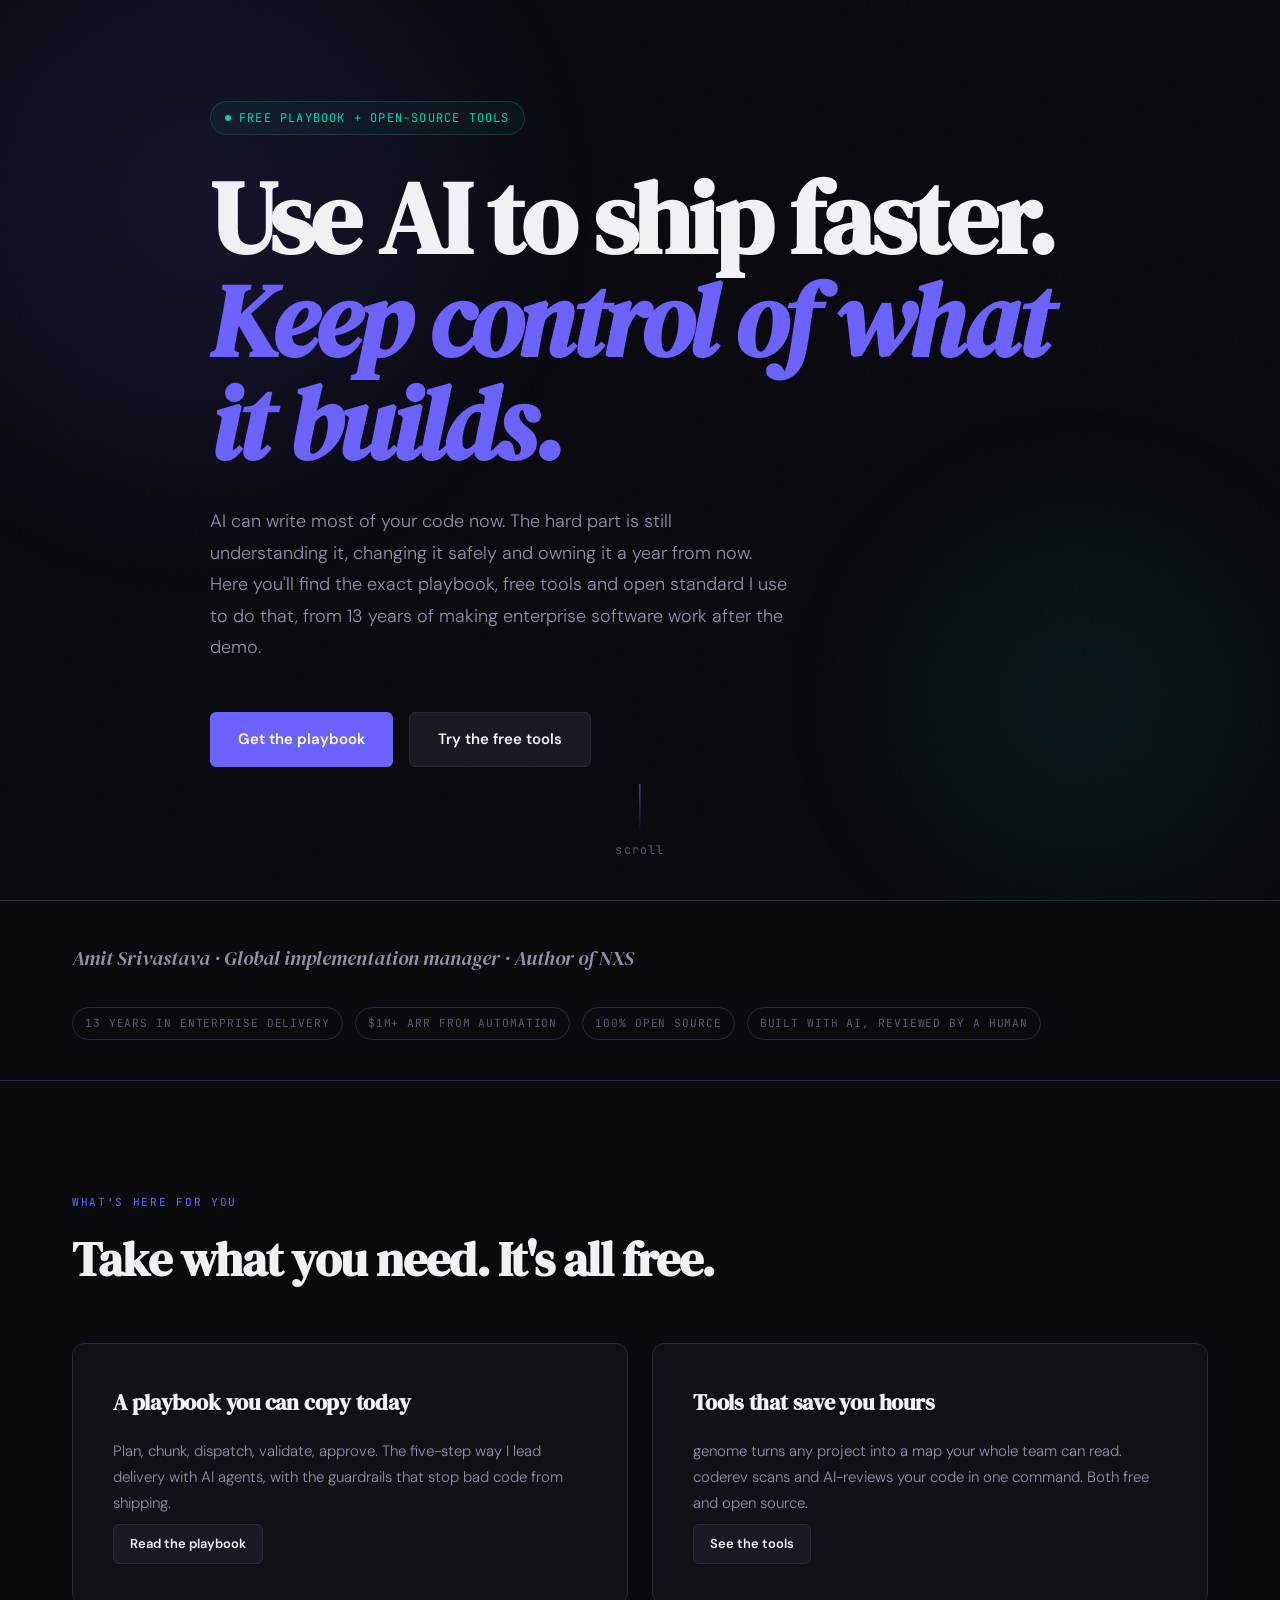
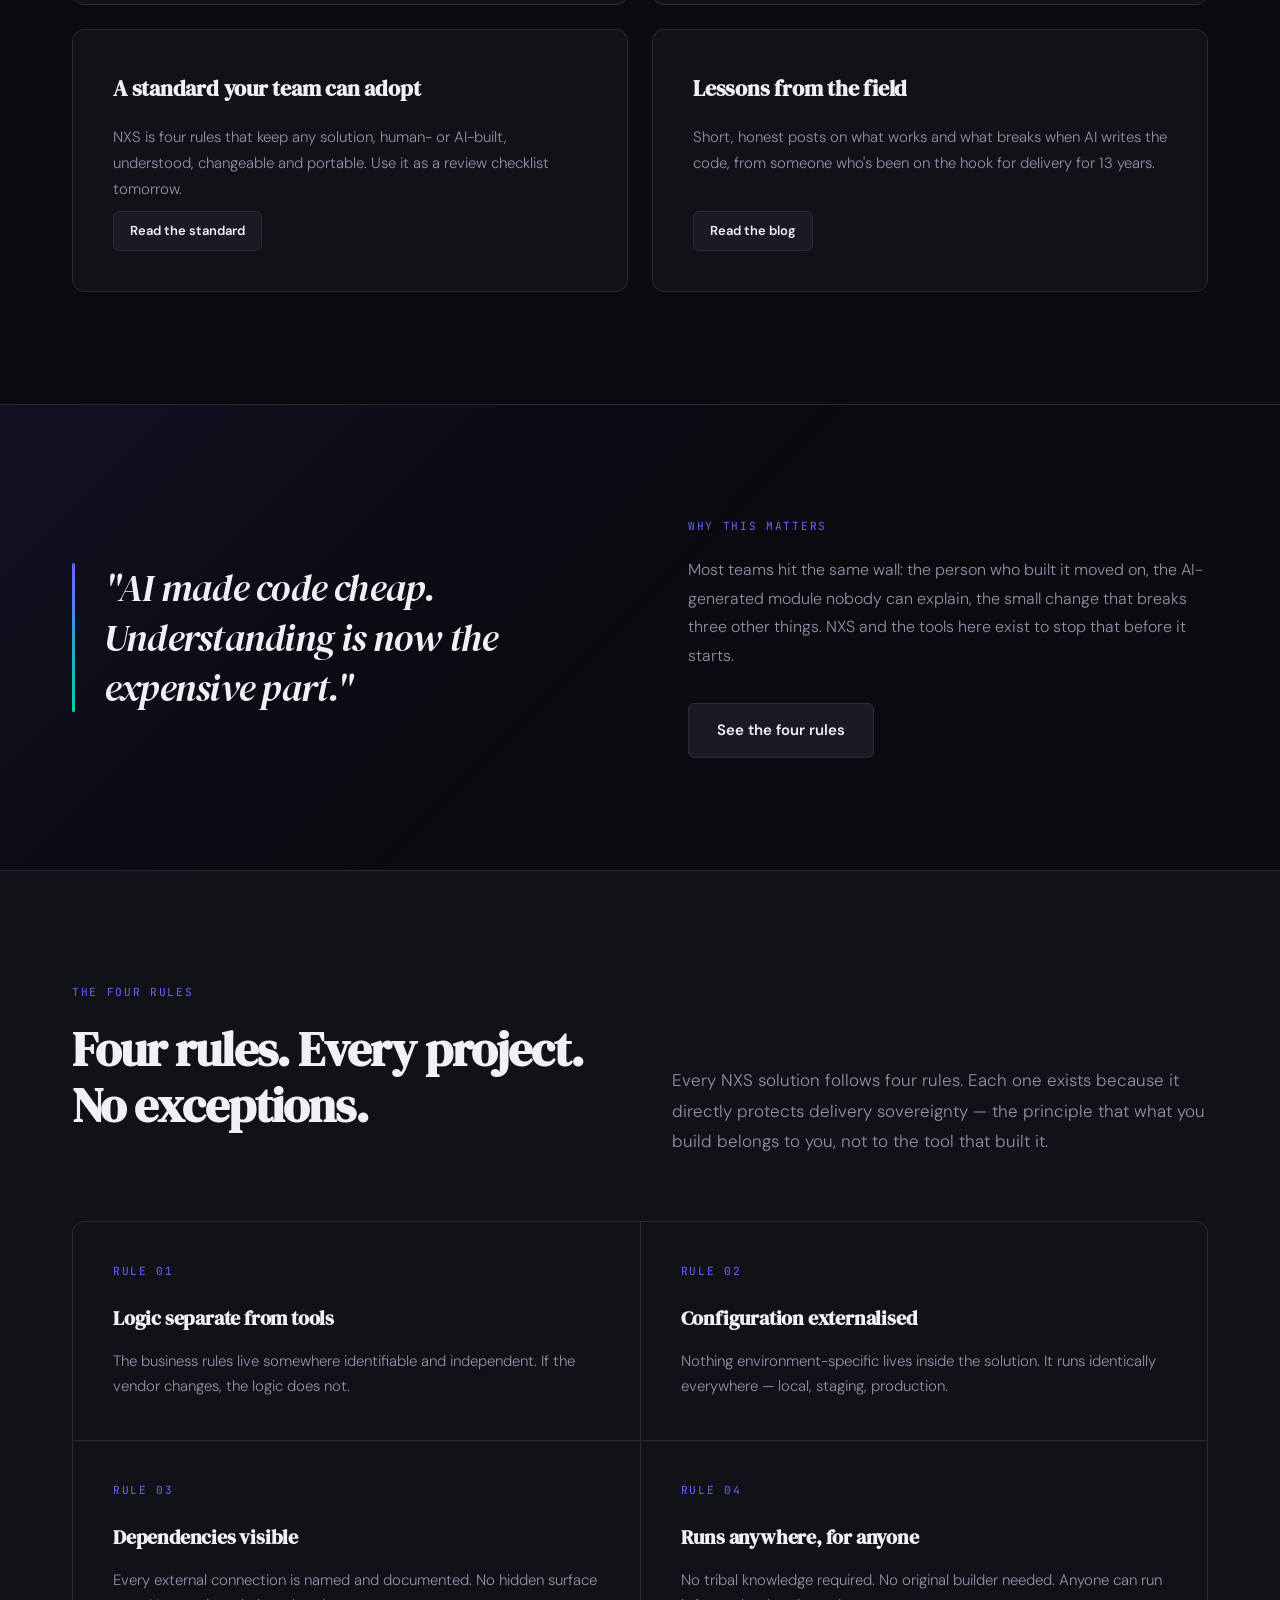
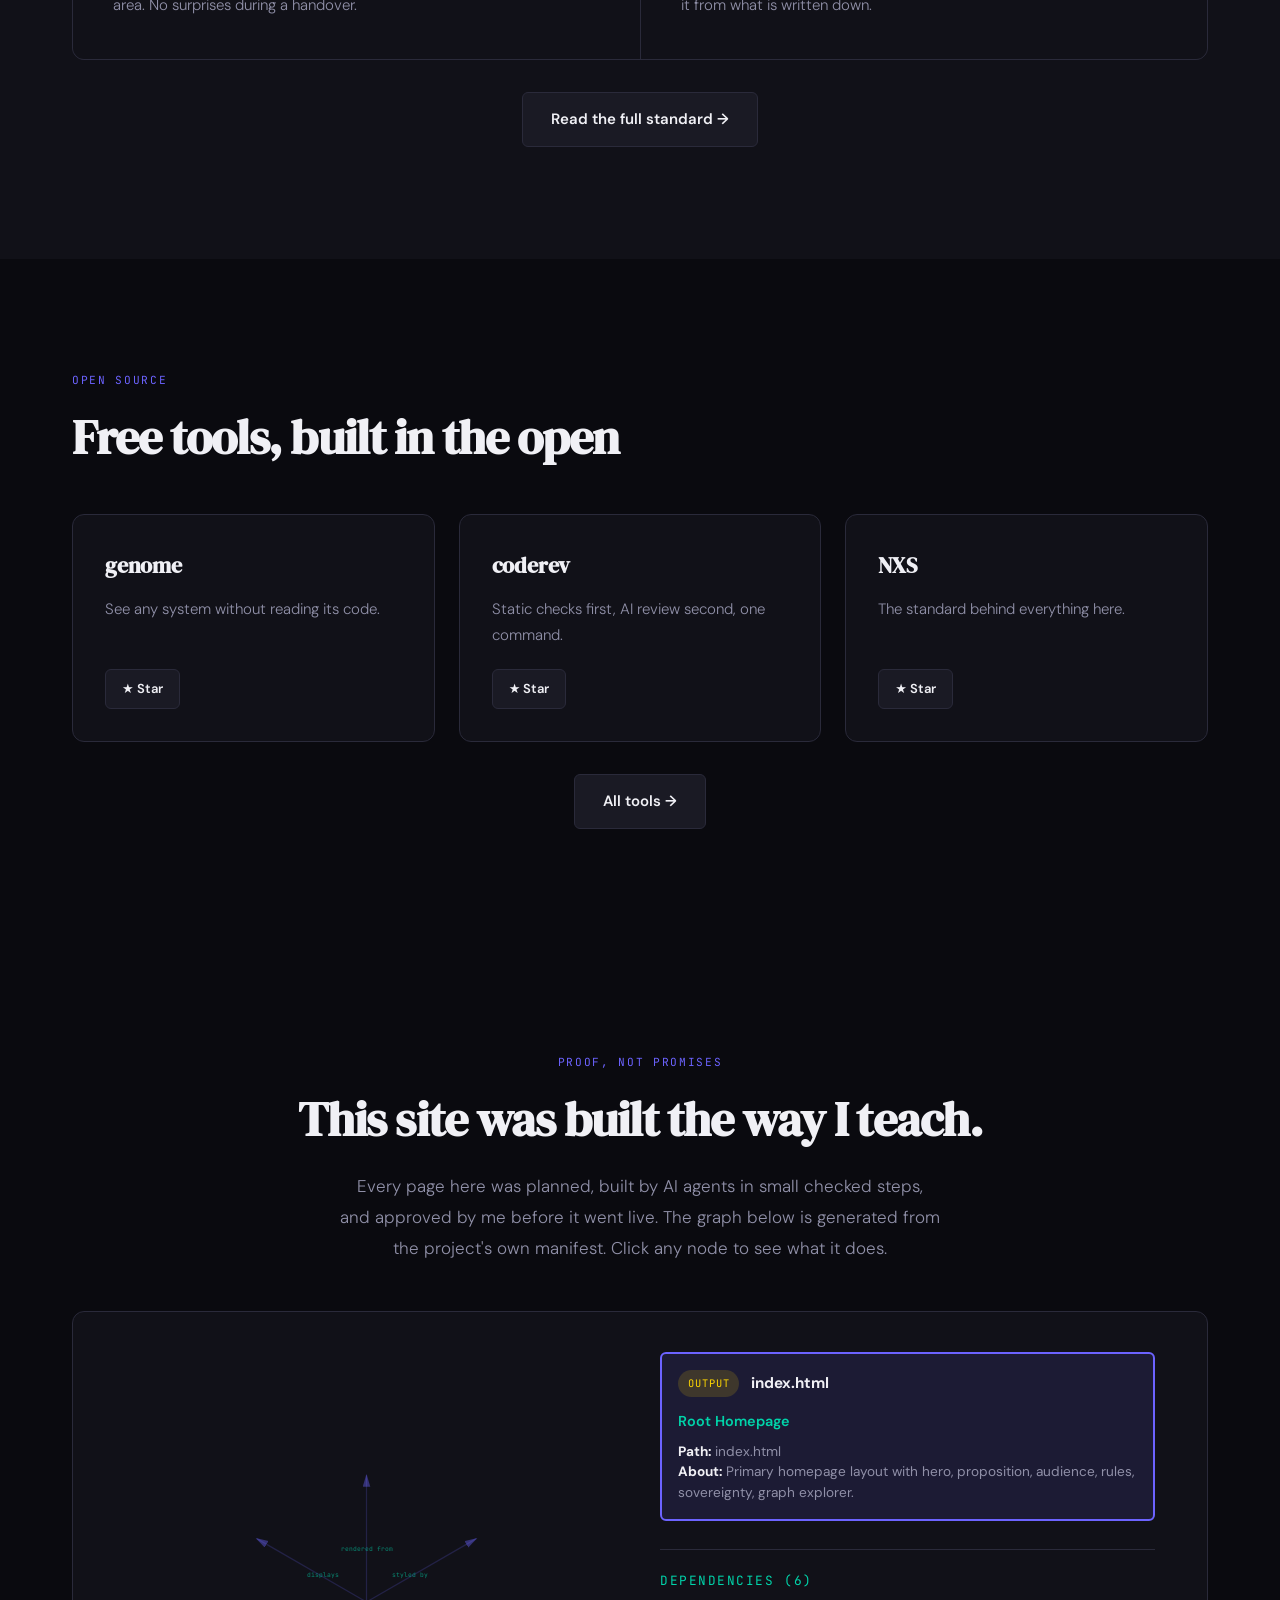
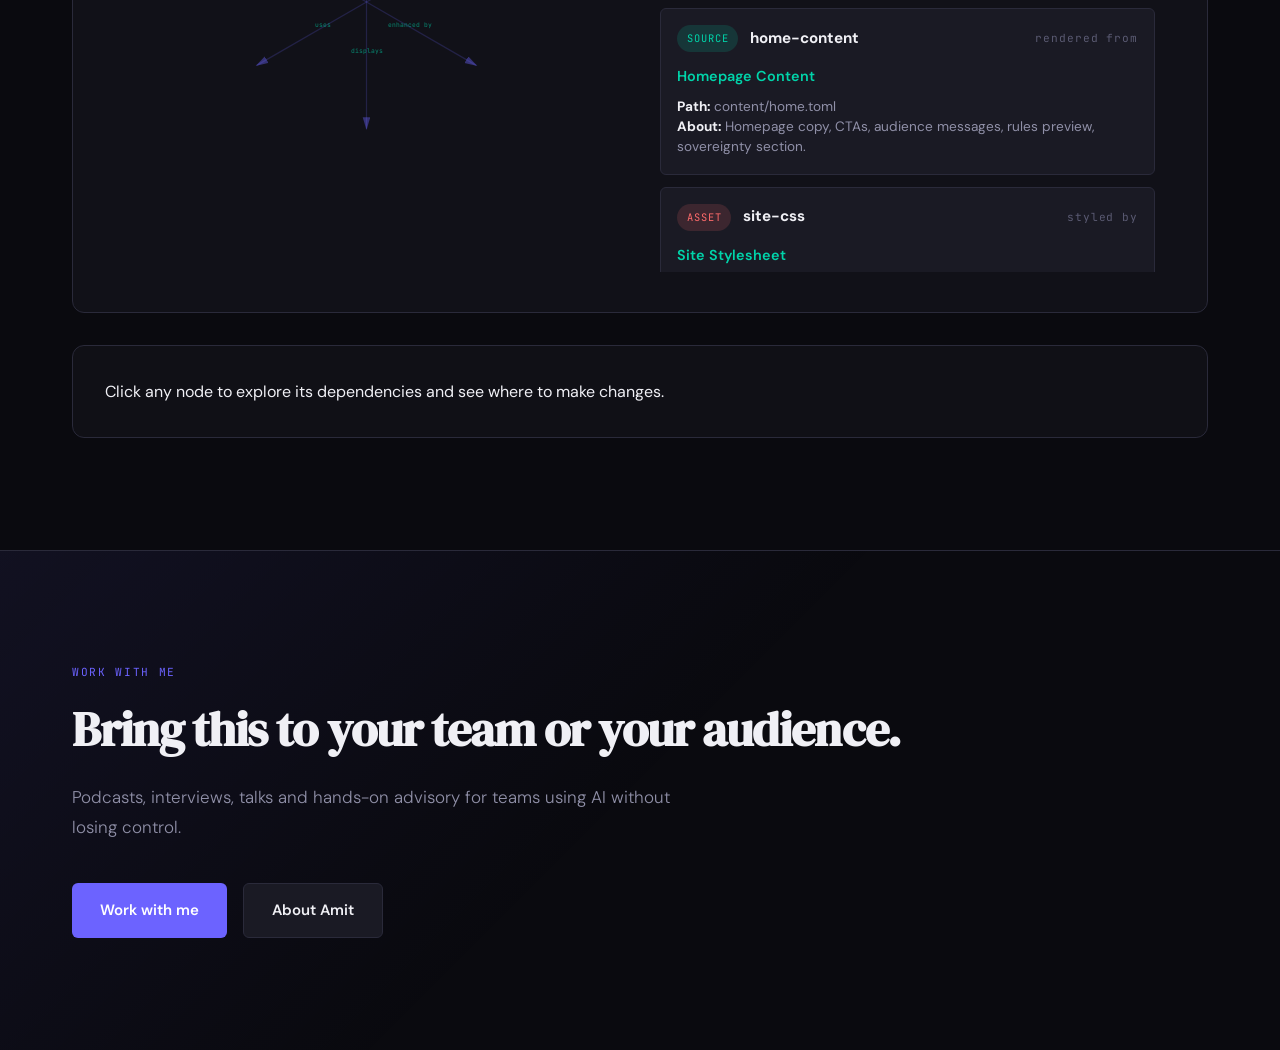
==== index.html @ f6fc07c5 "site: landing page leads with the value (promise, what you get, the problem, proof, next step)" ====
<!DOCTYPE html>
<html lang="en">
<head>
  <meta charset="UTF-8">
  <meta name="viewport" content="width=device-width, initial-scale=1.0">
  <!-- [read_theme node] → meta -->
  <title>Use AI to ship faster, keep control | Amit Srivastava · nex-ovia</title>
  <meta name="description" content="Free playbook, open-source tools and the NXS standard for using AI to ship faster without losing control of what it builds. From 13 years of enterprise delivery.">
  <meta property="og:title" content="Use AI to ship faster, keep control | Amit Srivastava · nex-ovia">
  <meta property="og:description" content="Free playbook, open-source tools and the NXS standard for using AI to ship faster without losing control of what it builds. From 13 years of enterprise delivery.">
  <meta property="og:url" content="https://nex-ovia.com">
  <!-- [read_theme node] → typography -->
  <link rel="preconnect" href="https://fonts.googleapis.com">
  <link href="https://fonts.googleapis.com/css2?family=DM+Serif+Display:ital@0;1&family=DM+Sans:opsz,wght@9..40,300;9..40,400;9..40,500;9..40,600&family=JetBrains+Mono:wght@400;500&display=swap" rel="stylesheet">
  <style>
    /* ── [build_css node] — generated from theme.toml ── */
    :root {
      --bg:             #0a0a0f;
      --surface:        #111118;
      --surface-raised: #1a1a24;
      --border:         #2a2a3a;
      --accent:         #6c63ff;
      --accent-2:       #00d4aa;
      --accent-warm:    #ff6b6b;
      --text:           #f0f0f5;
      --text-2:         #9090a8;
      --text-muted:     #5a5a72;
      --font-display:   'DM Serif Display', Georgia, serif;
      --font-body:      'DM Sans', system-ui, sans-serif;
      --font-mono:      'JetBrains Mono', monospace;
      --ease:           cubic-bezier(0.16, 1, 0.3, 1);
      --section:        7rem;
      --radius:         0.75rem;
      --radius-sm:      0.375rem;
    }

    *, *::before, *::after { box-sizing: border-box; margin: 0; padding: 0; }

    html { scroll-behavior: smooth; }

    body {
      background: var(--bg);
      color: var(--text);
      font-family: var(--font-body);
      font-size: 1rem;
      line-height: 1.7;
      overflow-x: hidden;
    }

    /* ── Noise texture overlay ── */
    body::before {
      content: '';
      position: fixed;
      inset: 0;
      background-image: url("data:image/svg+xml,%3Csvg viewBox='0 0 256 256' xmlns='http://www.w3.org/2000/svg'%3E%3Cfilter id='noise'%3E%3CfeTurbulence type='fractalNoise' baseFrequency='0.9' numOctaves='4' stitchTiles='stitch'/%3E%3C/filter%3E%3Crect width='100%25' height='100%25' filter='url(%23noise)' opacity='0.035'/%3E%3C/svg%3E");
      pointer-events: none;
      z-index: 0;
      opacity: 0.4;
    }

    /* ── Layout ── */
    .container {
      max-width: 1200px;
      margin: 0 auto;
      padding: 0 2rem;
      position: relative;
      z-index: 1;
    }

    /* ── Nav ── */
    nav {
      position: fixed;
      top: 0; left: 0; right: 0;
      z-index: 100;
      padding: 1.25rem 0;
      background: rgba(10, 10, 15, 0.8);
      backdrop-filter: blur(20px);
      border-bottom: 1px solid transparent;
      transition: border-color 0.3s var(--ease);
    }

    nav.scrolled { border-color: var(--border); }

    nav .container {
      display: flex;
      align-items: center;
      justify-content: space-between;
      gap: 2rem;
    }

    .nav-logo {
      font-family: var(--font-display);
      font-size: 1.25rem;
      color: var(--text);
      text-decoration: none;
      letter-spacing: -0.02em;
    }

    .nav-logo span { color: var(--accent); }

    .nav-links {
      display: flex;
      align-items: center;
      gap: 0.25rem;
      list-style: none;
    }

    .nav-links a {
      color: var(--text-2);
      text-decoration: none;
      font-size: 0.875rem;
      font-weight: 500;
      padding: 0.5rem 0.875rem;
      border-radius: var(--radius-sm);
      transition: color 0.2s, background 0.2s;
    }

    .nav-links a:hover { color: var(--text); background: var(--surface-raised); }

    .nav-links .highlight a {
      color: var(--bg);
      background: var(--accent);
      font-weight: 600;
    }

    .nav-links .highlight a:hover { background: #7d75ff; color: var(--bg); }

    /* ── Hero ── */
    .hero {
      min-height: 100vh;
      display: flex;
      align-items: center;
      padding-top: 5rem;
      position: relative;
      overflow: hidden;
    }

    .hero-glow {
      position: absolute;
      width: 800px;
      height: 800px;
      border-radius: 50%;
      background: radial-gradient(circle, rgba(108, 99, 255, 0.12) 0%, transparent 70%);
      top: -200px;
      left: -200px;
      pointer-events: none;
    }

    .hero-glow-2 {
      position: absolute;
      width: 600px;
      height: 600px;
      border-radius: 50%;
      background: radial-gradient(circle, rgba(0, 212, 170, 0.07) 0%, transparent 70%);
      bottom: -100px;
      right: -100px;
      pointer-events: none;
    }

    .hero-inner {
      max-width: 860px;
    }

    .hero-eyebrow {
      display: inline-flex;
      align-items: center;
      gap: 0.5rem;
      font-family: var(--font-mono);
      font-size: 0.75rem;
      color: var(--accent-2);
      letter-spacing: 0.1em;
      text-transform: uppercase;
      margin-bottom: 2rem;
      padding: 0.375rem 0.875rem;
      border: 1px solid rgba(0, 212, 170, 0.2);
      border-radius: 100px;
      background: rgba(0, 212, 170, 0.05);
      animation: fadeUp 0.8s var(--ease) both;
    }

    .hero-eyebrow::before {
      content: '';
      width: 6px;
      height: 6px;
      border-radius: 50%;
      background: var(--accent-2);
      animation: pulse 2s ease infinite;
    }

    @keyframes pulse {
      0%, 100% { opacity: 1; }
      50% { opacity: 0.4; }
    }

    .hero h1 {
      font-family: var(--font-display);
      font-size: clamp(3.5rem, 8vw, 6.5rem);
      line-height: 1.0;
      letter-spacing: -0.03em;
      color: var(--text);
      margin-bottom: 0.25rem;
      animation: fadeUp 0.8s var(--ease) 0.1s both;
    }

    .hero h1 .italic { font-style: italic; color: var(--accent); }

    .hero h1 .line2 {
      display: block;
      animation: fadeUp 0.8s var(--ease) 0.2s both;
    }

    .hero-sub {
      font-size: 1.125rem;
      color: var(--text-2);
      max-width: 580px;
      margin: 2rem 0 3rem;
      line-height: 1.75;
      font-weight: 300;
      animation: fadeUp 0.8s var(--ease) 0.3s both;
    }

    .hero-actions {
      display: flex;
      gap: 1rem;
      flex-wrap: wrap;
      animation: fadeUp 0.8s var(--ease) 0.4s both;
    }

    .btn {
      display: inline-flex;
      align-items: center;
      gap: 0.5rem;
      padding: 0.875rem 1.75rem;
      border-radius: var(--radius-sm);
      font-weight: 600;
      font-size: 0.9375rem;
      text-decoration: none;
      transition: all 0.2s var(--ease);
      cursor: pointer;
      border: none;
    }

    .btn-primary {
      background: var(--accent);
      color: #fff;
    }

    .btn-primary:hover {
      background: #7d75ff;
      transform: translateY(-2px);
      box-shadow: 0 8px 24px rgba(108, 99, 255, 0.35);
    }

    .btn-secondary {
      background: var(--surface-raised);
      color: var(--text);
      border: 1px solid var(--border);
    }

    .btn-secondary:hover {
      border-color: var(--accent);
      color: var(--accent);
      transform: translateY(-2px);
    }

    .hero-scroll {
      position: absolute;
      bottom: 2.5rem;
      left: 50%;
      transform: translateX(-50%);
      display: flex;
      flex-direction: column;
      align-items: center;
      gap: 0.5rem;
      color: var(--text-muted);
      font-size: 0.75rem;
      font-family: var(--font-mono);
      letter-spacing: 0.1em;
      animation: fadeIn 1s var(--ease) 1s both;
    }

    .scroll-line {
      width: 1px;
      height: 48px;
      background: linear-gradient(to bottom, var(--accent), transparent);
      animation: scrollPulse 2s ease infinite;
    }

    @keyframes scrollPulse {
      0% { transform: scaleY(0); transform-origin: top; }
      50% { transform: scaleY(1); transform-origin: top; }
      51% { transform: scaleY(1); transform-origin: bottom; }
      100% { transform: scaleY(0); transform-origin: bottom; }
    }

    /* ── Section shared ── */
    section {
      padding: var(--section) 0;
      position: relative;
    }

    .section-label {
      font-family: var(--font-mono);
      font-size: 0.7rem;
      letter-spacing: 0.15em;
      text-transform: uppercase;
      color: var(--accent);
      margin-bottom: 1.25rem;
    }

    .section-title {
      font-family: var(--font-display);
      font-size: clamp(2rem, 4vw, 3rem);
      line-height: 1.15;
      letter-spacing: -0.02em;
      margin-bottom: 1.5rem;
    }

    .section-body {
      color: var(--text-2);
      font-size: 1.0625rem;
      max-width: 600px;
      line-height: 1.8;
      font-weight: 300;
    }

    /* ── Proposition strip ── */
    .proposition {
      padding: 2.5rem 0;
      border-top: 1px solid var(--border);
      border-bottom: 1px solid var(--border);
    }

    .proposition-inner {
      display: flex;
      align-items: center;
      justify-content: space-between;
      gap: 2rem;
      flex-wrap: wrap;
    }

    .proposition-text {
      font-family: var(--font-display);
      font-size: 1.25rem;
      font-style: italic;
      color: var(--text-2);
    }

    .proposition-tags {
      display: flex;
      gap: 0.75rem;
      flex-wrap: wrap;
    }

    .tag {
      font-family: var(--font-mono);
      font-size: 0.7rem;
      letter-spacing: 0.08em;
      padding: 0.375rem 0.75rem;
      border-radius: 100px;
      border: 1px solid var(--border);
      color: var(--text-muted);
      text-transform: uppercase;
    }

    /* ── Audience cards ── */
    .audience-grid {
      display: grid;
      grid-template-columns: repeat(2, 1fr);
      gap: 1.5rem;
      margin-top: 3.5rem;
    }

    .audience-card {
      background: var(--surface);
      border: 1px solid var(--border);
      border-radius: var(--radius);
      padding: 2.5rem;
      position: relative;
      overflow: hidden;
      display: flex;
      flex-direction: column;
      transition: border-color 0.3s, transform 0.3s var(--ease);
    }

    .audience-card::before {
      content: '';
      position: absolute;
      inset: 0;
      background: linear-gradient(135deg, rgba(108, 99, 255, 0.05) 0%, transparent 60%);
      opacity: 0;
      pointer-events: none;
      transition: opacity 0.3s;
    }

    .audience-card:hover {
      border-color: rgba(108, 99, 255, 0.4);
      transform: translateY(-4px);
    }

    .audience-card:hover::before { opacity: 1; }

    .audience-card:nth-child(2)::before {
      background: linear-gradient(135deg, rgba(0, 212, 170, 0.05) 0%, transparent 60%);
    }

    .audience-card:nth-child(2):hover { border-color: rgba(0, 212, 170, 0.4); }

    .audience-card:nth-child(3)::before {
      background: linear-gradient(135deg, rgba(255, 107, 107, 0.05) 0%, transparent 60%);
    }

    .audience-card:nth-child(3):hover { border-color: rgba(255, 107, 107, 0.4); }

    .card-title {
      font-family: var(--font-display);
      font-size: 1.375rem;
      margin-bottom: 1rem;
      letter-spacing: -0.01em;
    }

    .card-body {
      color: var(--text-2);
      font-size: 0.9375rem;
      line-height: 1.75;
      font-weight: 300;
    }

    /* ── Rules ── */
    .rules-section { background: var(--surface); }

    .rules-header {
      display: grid;
      grid-template-columns: 1fr 1fr;
      gap: 4rem;
      align-items: end;
      margin-bottom: 4rem;
    }

    .rules-intro {
      color: var(--text-2);
      font-size: 1.0625rem;
      line-height: 1.8;
      font-weight: 300;
    }

    .rules-grid {
      display: grid;
      grid-template-columns: repeat(2, 1fr);
      gap: 1px;
      background: var(--border);
      border: 1px solid var(--border);
      border-radius: var(--radius);
      overflow: hidden;
    }

    .rule-card {
      background: var(--surface);
      padding: 2.5rem;
      transition: background 0.2s;
      position: relative;
    }

    .rule-card:hover { background: var(--surface-raised); }

    .rule-number {
      font-family: var(--font-mono);
      font-size: 0.7rem;
      letter-spacing: 0.15em;
      color: var(--accent);
      margin-bottom: 1.25rem;
      display: block;
    }

    .rule-title {
      font-family: var(--font-display);
      font-size: 1.25rem;
      margin-bottom: 0.875rem;
      letter-spacing: -0.01em;
    }

    .rule-summary {
      color: var(--text-2);
      font-size: 0.9375rem;
      line-height: 1.7;
      font-weight: 300;
    }

    /* ── Sovereignty quote ── */
    .sovereignty-section {
      background: linear-gradient(135deg, rgba(108, 99, 255, 0.08) 0%, transparent 50%);
      border-top: 1px solid var(--border);
      border-bottom: 1px solid var(--border);
    }

    .sovereignty-inner {
      display: grid;
      grid-template-columns: 1fr 1fr;
      gap: 6rem;
      align-items: center;
    }

    .sovereignty-quote {
      font-family: var(--font-display);
      font-size: clamp(1.75rem, 3vw, 2.5rem);
      font-style: italic;
      line-height: 1.3;
      letter-spacing: -0.02em;
      color: var(--text);
      position: relative;
      padding-left: 2rem;
    }

    .sovereignty-quote::before {
      content: '';
      position: absolute;
      left: 0;
      top: 0;
      bottom: 0;
      width: 3px;
      background: linear-gradient(to bottom, var(--accent), var(--accent-2));
      border-radius: 2px;
    }

    .sovereignty-body {
      color: var(--text-2);
      font-size: 1rem;
      line-height: 1.8;
      font-weight: 300;
      margin-bottom: 2rem;
    }

    /* ── Graph visualiser ── */
    .graph-section { overflow: hidden; }

    .graph-label {
      text-align: center;
      margin-bottom: 3rem;
    }

    .graph-label .section-body { margin: 1rem auto 0; }

    .graph-canvas {
      background: var(--surface);
      border: 1px solid var(--border);
      border-radius: var(--radius);
      padding: 2.5rem;
      overflow: auto;
    }

    .graph-explorer {
      display: grid;
      grid-template-columns: 1fr 1fr;
      gap: 2.5rem;
      min-height: 500px;
    }

    .graph-svg {
      border-radius: var(--radius-sm);
      background: rgba(10, 10, 15, 0.3);
    }

    .graph-nodes-list {
      display: flex;
      flex-direction: column;
      gap: 1.25rem;
      overflow-y: auto;
      max-height: 520px;
      padding-right: 0.75rem;
    }

    .graph-nodes-list::-webkit-scrollbar {
      width: 6px;
    }

    .graph-nodes-list::-webkit-scrollbar-thumb {
      background: var(--border);
      border-radius: 3px;
    }

    .graph-explorer-node {
      background: var(--surface-raised);
      border: 1px solid var(--border);
      border-radius: var(--radius-sm);
      padding: 1rem;
      cursor: pointer;
      transition: all 0.2s;
    }

    .graph-explorer-node:hover {
      border-color: var(--accent);
      transform: translateX(4px);
      box-shadow: 0 8px 24px rgba(108, 99, 255, 0.12);
    }

    .graph-explorer-node.active {
      border-color: var(--accent);
      background: rgba(108, 99, 255, 0.08);
      box-shadow: 0 10px 40px rgba(108, 99, 255, 0.15);
    }

    .graph-explorer-node.root-node {
      border: 2px solid var(--accent);
      background: rgba(108, 99, 255, 0.12);
      margin-bottom: 0.5rem;
    }

    .explorer-node-header {
      display: flex;
      align-items: center;
      gap: 0.75rem;
      margin-bottom: 0.75rem;
      flex-wrap: wrap;
    }

    .node-type-tag {
      font-family: var(--font-mono);
      font-size: 0.65rem;
      padding: 0.3rem 0.6rem;
      border-radius: 100px;
      text-transform: uppercase;
      letter-spacing: 0.1em;
      background: rgba(108, 99, 255, 0.15);
      color: var(--accent);
    }

    .node-type-tag.node-source {
      background: rgba(0, 212, 170, 0.15);
      color: var(--accent-2);
    }

    .node-type-tag.node-asset {
      background: rgba(255, 107, 107, 0.15);
      color: var(--accent-warm);
    }

    .node-type-tag.node-output {
      background: rgba(255, 215, 0, 0.15);
      color: #ffd700;
    }

    .node-type-tag.node-config {
      background: rgba(108, 99, 255, 0.15);
      color: var(--accent);
    }

    .node-id-text {
      font-weight: 700;
      color: var(--text);
      font-size: 0.95rem;
    }

    .edge-relation {
      font-family: var(--font-mono);
      font-size: 0.7rem;
      color: var(--text-muted);
      letter-spacing: 0.08em;
      margin-left: auto;
    }

    .explorer-node-body {
      display: flex;
      flex-direction: column;
      gap: 0.5rem;
    }

    .node-role {
      font-size: 0.9rem;
      font-weight: 600;
      color: var(--accent-2);
    }

    .node-details {
      font-size: 0.85rem;
      color: var(--text-2);
      line-height: 1.5;
    }

    .node-details strong {
      color: var(--text);
    }

    .graph-deps-section {
      border-top: 1px solid var(--border);
      padding-top: 1.25rem;
    }

    .deps-section-title {
      font-family: var(--font-mono);
      font-size: 0.8rem;
      text-transform: uppercase;
      letter-spacing: 0.12em;
      color: var(--accent-2);
      margin-bottom: 1rem;
    }

    .graph-deps-list {
      display: flex;
      flex-direction: column;
      gap: 0.75rem;
    }

    .graph-details {
      background: rgba(17, 17, 24, 0.9);
      border: 1px solid var(--border);
      border-radius: var(--radius);
      padding: 2rem;
      margin-top: 2rem;
    }

    .graph-detail-title {
      font-family: var(--font-display);
      font-size: 1.5rem;
      margin-bottom: 0.75rem;
      color: var(--text);
    }

    .graph-detail-body {
      color: var(--text-2);
      font-size: 0.95rem;
      line-height: 1.8;
      margin-bottom: 1rem;
    }

    .graph-detail-meta {
      display: grid;
      gap: 0.65rem;
      font-size: 0.9rem;
      color: var(--text-2);
      line-height: 1.6;
    }

    .graph-detail-meta dt {
      font-family: var(--font-mono);
      text-transform: uppercase;
      font-size: 0.72rem;
      color: var(--accent-2);
    }

    .graph-detail-meta dd {
      margin: 0;
      color: var(--text);
    }

    /* ── Open source tools strip ── */
    .tools-grid {
      display: grid;
      grid-template-columns: repeat(3, 1fr);
      gap: 1.5rem;
      margin-top: 3rem;
    }

    .tool-mini {
      background: var(--surface);
      border: 1px solid var(--border);
      border-radius: var(--radius);
      padding: 2rem;
      display: flex;
      flex-direction: column;
      gap: 0.75rem;
    }

    .tool-mini .card-title { margin-bottom: 0; }

    .tool-mini-links { margin-top: auto; padding-top: 0.5rem; }

    .tool-mini-links .btn { padding: 0.5rem 1rem; font-size: 0.8125rem; }

    .tools-all { margin-top: 2rem; text-align: center; }

    /* ── Work with me strip ── */
    .work-strip {
      background: linear-gradient(135deg, rgba(108, 99, 255, 0.08) 0%, transparent 50%);
      border-top: 1px solid var(--border);
    }

    .work-actions { margin-top: 2.5rem; }

    /* ── Animations ── */
    @keyframes fadeUp {
      from { opacity: 0; transform: translateY(24px); }
      to   { opacity: 1; transform: translateY(0); }
    }

    @keyframes fadeIn {
      from { opacity: 0; }
      to   { opacity: 1; }
    }

    .reveal {
      opacity: 0;
      transform: translateY(20px);
      transition: opacity 0.7s var(--ease), transform 0.7s var(--ease);
    }

    .reveal.visible {
      opacity: 1;
      transform: translateY(0);
    }

    /* ── Responsive ── */
    @media (max-width: 768px) {
      :root { --section: 4rem; }
      .nav-links { display: none; }
      .rules-header { grid-template-columns: 1fr; gap: 2rem; }
      .audience-grid { grid-template-columns: 1fr; }
      .rules-grid { grid-template-columns: 1fr; }
      .sovereignty-inner { grid-template-columns: 1fr; gap: 3rem; }
      .graph-explorer { grid-template-columns: 1fr; }
      .tools-grid { grid-template-columns: 1fr; }
    }

    /* ── Footer (from site.css) ── */
    footer { border-top: 1px solid var(--border); padding: 3rem 0; }
    .footer-inner { display: flex; align-items: center; justify-content: space-between; gap: 2rem; flex-wrap: wrap; }
    .footer-logo { font-family: var(--font-display); font-size: 1.125rem; color: var(--text); }
    .footer-logo span { color: var(--accent); }
    .footer-links { display: flex; flex-wrap: wrap; gap: 0.75rem 1.5rem; list-style: none; }
    .footer-links a { color: var(--text-muted); text-decoration: none; font-size: 0.875rem; transition: color 0.2s; }
    .footer-links a:hover { color: var(--text); }
    .footer-copy { color: var(--text-muted); font-size: 0.8125rem; }
  </style>
</head>
<body>

  <!-- [read_site node] → nav -->
  <div id="nav-placeholder"></div>

  <!-- [build_pages node] → hero — source: content/home.toml [hero] -->
  <section class="hero">
    <div class="hero-glow"></div>
    <div class="hero-glow-2"></div>
    <div class="container">
      <div class="hero-inner">
        <div class="hero-eyebrow">Free playbook + open-source tools</div>
        <h1>
          Use AI to ship faster.<br>
          <span class="line2"><span class="italic">Keep control of what it builds.</span></span>
        </h1>
        <p class="hero-sub">
          AI can write most of your code now. The hard part is still understanding it, changing it safely and owning it a year from now. Here you'll find the exact playbook, free tools and open standard I use to do that, from 13 years of making enterprise software work after the demo.
        </p>
        <div class="hero-actions">
          <a href="/ai" class="btn btn-primary">Get the playbook</a>
          <a href="/tools" class="btn btn-secondary">Try the free tools</a>
        </div>
      </div>
    </div>
    <div class="hero-scroll">
      <div class="scroll-line"></div>
      <span>scroll</span>
    </div>
  </section>

  <!-- [build_pages node] → proposition — source: content/home.toml [proposition] -->
  <div class="proposition">
    <div class="container">
      <div class="proposition-inner">
        <p class="proposition-text">Amit Srivastava · Global implementation manager · Author of NXS</p>
        <div class="proposition-tags">
          <span class="tag">13 years in enterprise delivery</span>
          <span class="tag">$1M+ ARR from automation</span>
          <span class="tag">100% open source</span>
          <span class="tag">Built with AI, reviewed by a human</span>
        </div>
      </div>
    </div>
  </div>

  <!-- [build_pages node] → what you get — source: content/home.toml [what_you_get] -->
  <section>
    <div class="container">
      <div class="reveal">
        <p class="section-label">What's here for you</p>
        <h2 class="section-title">Take what you need. It's all free.</h2>
      </div>
      <div class="audience-grid">
        <div class="audience-card reveal">
          <h3 class="card-title">A playbook you can copy today</h3>
          <p class="card-body">Plan, chunk, dispatch, validate, approve. The five-step way I lead delivery with AI agents, with the guardrails that stop bad code from shipping.</p>
          <div class="tool-mini-links"><a href="/ai" class="btn btn-secondary">Read the playbook</a></div>
        </div>
        <div class="audience-card reveal">
          <h3 class="card-title">Tools that save you hours</h3>
          <p class="card-body">genome turns any project into a map your whole team can read. coderev scans and AI-reviews your code in one command. Both free and open source.</p>
          <div class="tool-mini-links"><a href="/tools" class="btn btn-secondary">See the tools</a></div>
        </div>
        <div class="audience-card reveal">
          <h3 class="card-title">A standard your team can adopt</h3>
          <p class="card-body">NXS is four rules that keep any solution, human- or AI-built, understood, changeable and portable. Use it as a review checklist tomorrow.</p>
          <div class="tool-mini-links"><a href="/standard" class="btn btn-secondary">Read the standard</a></div>
        </div>
        <div class="audience-card reveal">
          <h3 class="card-title">Lessons from the field</h3>
          <p class="card-body">Short, honest posts on what works and what breaks when AI writes the code, from someone who's been on the hook for delivery for 13 years.</p>
          <div class="tool-mini-links"><a href="/blog" class="btn btn-secondary">Read the blog</a></div>
        </div>
      </div>
    </div>
  </section>

  <!-- [build_pages node] → problem — source: content/home.toml [problem] -->
  <section class="sovereignty-section">
    <div class="container">
      <div class="sovereignty-inner">
        <blockquote class="sovereignty-quote reveal">
          "AI made code cheap. Understanding is now the expensive part."
        </blockquote>
        <div class="reveal">
          <p class="section-label">Why this matters</p>
          <p class="sovereignty-body">
            Most teams hit the same wall: the person who built it moved on, the AI-generated module nobody can explain, the small change that breaks three other things. NXS and the tools here exist to stop that before it starts.
          </p>
          <a href="/standard" class="btn btn-secondary">See the four rules</a>
        </div>
      </div>
    </div>
  </section>

  <!-- [build_pages node] → rules — source: content/home.toml [[rules_preview.rule]] -->
  <section class="rules-section">
    <div class="container">
      <div class="rules-header reveal">
        <div>
          <p class="section-label">The Four Rules</p>
          <h2 class="section-title">Four rules. Every project. No exceptions.</h2>
        </div>
        <p class="rules-intro">Every NXS solution follows four rules. Each one exists because it directly protects delivery sovereignty — the principle that what you build belongs to you, not to the tool that built it.</p>
      </div>
      <div class="rules-grid reveal">
        <div class="rule-card">
          <span class="rule-number">RULE 01</span>
          <h3 class="rule-title">Logic separate from tools</h3>
          <p class="rule-summary">The business rules live somewhere identifiable and independent. If the vendor changes, the logic does not.</p>
        </div>
        <div class="rule-card">
          <span class="rule-number">RULE 02</span>
          <h3 class="rule-title">Configuration externalised</h3>
          <p class="rule-summary">Nothing environment-specific lives inside the solution. It runs identically everywhere — local, staging, production.</p>
        </div>
        <div class="rule-card">
          <span class="rule-number">RULE 03</span>
          <h3 class="rule-title">Dependencies visible</h3>
          <p class="rule-summary">Every external connection is named and documented. No hidden surface area. No surprises during a handover.</p>
        </div>
        <div class="rule-card">
          <span class="rule-number">RULE 04</span>
          <h3 class="rule-title">Runs anywhere, for anyone</h3>
          <p class="rule-summary">No tribal knowledge required. No original builder needed. Anyone can run it from what is written down.</p>
        </div>
      </div>
      <div class="reveal tools-all">
        <a href="/standard" class="btn btn-secondary">Read the full standard →</a>
      </div>
    </div>
  </section>

  <!-- [build_pages node] → tools strip — source: content/home.toml [tools_strip] -->
  <section>
    <div class="container">
      <div class="reveal">
        <p class="section-label">Open source</p>
        <h2 class="section-title">Free tools, built in the open</h2>
      </div>
      <div class="tools-grid">
        <div class="tool-mini reveal">
          <h3 class="card-title">genome</h3>
          <p class="card-body">See any system without reading its code.</p>
          <div class="tool-mini-links">
            <a href="https://github.com/nex-ovia/genome" class="btn btn-secondary" rel="noopener noreferrer" target="_blank">★ Star</a>
          </div>
        </div>
        <div class="tool-mini reveal">
          <h3 class="card-title">coderev</h3>
          <p class="card-body">Static checks first, AI review second, one command.</p>
          <div class="tool-mini-links">
            <a href="https://github.com/srivastava-ami/coderev" class="btn btn-secondary" rel="noopener noreferrer" target="_blank">★ Star</a>
          </div>
        </div>
        <div class="tool-mini reveal">
          <h3 class="card-title">NXS</h3>
          <p class="card-body">The standard behind everything here.</p>
          <div class="tool-mini-links">
            <a href="https://github.com/nex-ovia/NXS" class="btn btn-secondary" rel="noopener noreferrer" target="_blank">★ Star</a>
          </div>
        </div>
      </div>
      <div class="reveal tools-all">
        <a href="/tools" class="btn btn-secondary">All tools →</a>
      </div>
    </div>
  </section>

  <!-- [build_pages node] → graph visualiser — source: graph/build.toml -->
  <section class="graph-section">
    <div class="container">
      <div class="graph-label reveal">
        <p class="section-label">Proof, not promises</p>
        <h2 class="section-title">This site was built the way I teach.</h2>
        <p class="section-body">Every page here was planned, built by AI agents in small checked steps, and approved by me before it went live. The graph below is generated from the project's own manifest. Click any node to see what it does.</p>
      </div>
      <div class="graph-canvas reveal">
        <div id="project-graph-root" class="graph-flow"></div>
      </div>
      <div id="project-graph-details" class="graph-details reveal">
        <h3 class="graph-detail-title">Interactive project graph</h3>
        <p class="graph-detail-body">This graph is generated from <code>project.toml</code>. Click any node to see its role, the file it maps to, and where to make changes.</p>
      </div>
    </div>
  </section>

  <!-- [build_pages node] → work strip — source: content/home.toml [work_strip] -->
  <section class="work-strip">
    <div class="container">
      <div class="reveal">
        <p class="section-label">Work with me</p>
        <h2 class="section-title">Bring this to your team or your audience.</h2>
        <p class="section-body">Podcasts, interviews, talks and hands-on advisory for teams using AI without losing control.</p>
      </div>
      <div class="hero-actions reveal work-actions">
        <a href="/work-with-me" class="btn btn-primary">Work with me</a>
        <a href="/about" class="btn btn-secondary">About Amit</a>
      </div>
    </div>
  </section>

  <div id="footer-placeholder"></div>

  <script>
    // Nav scroll state
    const nav = document.getElementById('nav');
    window.addEventListener('scroll', () => {
      nav.classList.toggle('scrolled', window.scrollY > 20);
    }, { passive: true });

    // Reveal on scroll
    const reveals = document.querySelectorAll('.reveal');
    const observer = new IntersectionObserver((entries) => {
      entries.forEach((entry, i) => {
        if (entry.isIntersecting) {
          setTimeout(() => entry.target.classList.add('visible'), i * 80);
          observer.unobserve(entry.target);
        }
      });
    }, { threshold: 0.1 });
    reveals.forEach(el => observer.observe(el));
  </script>
  <script src="project-graph.js"></script>

</body>
</html>
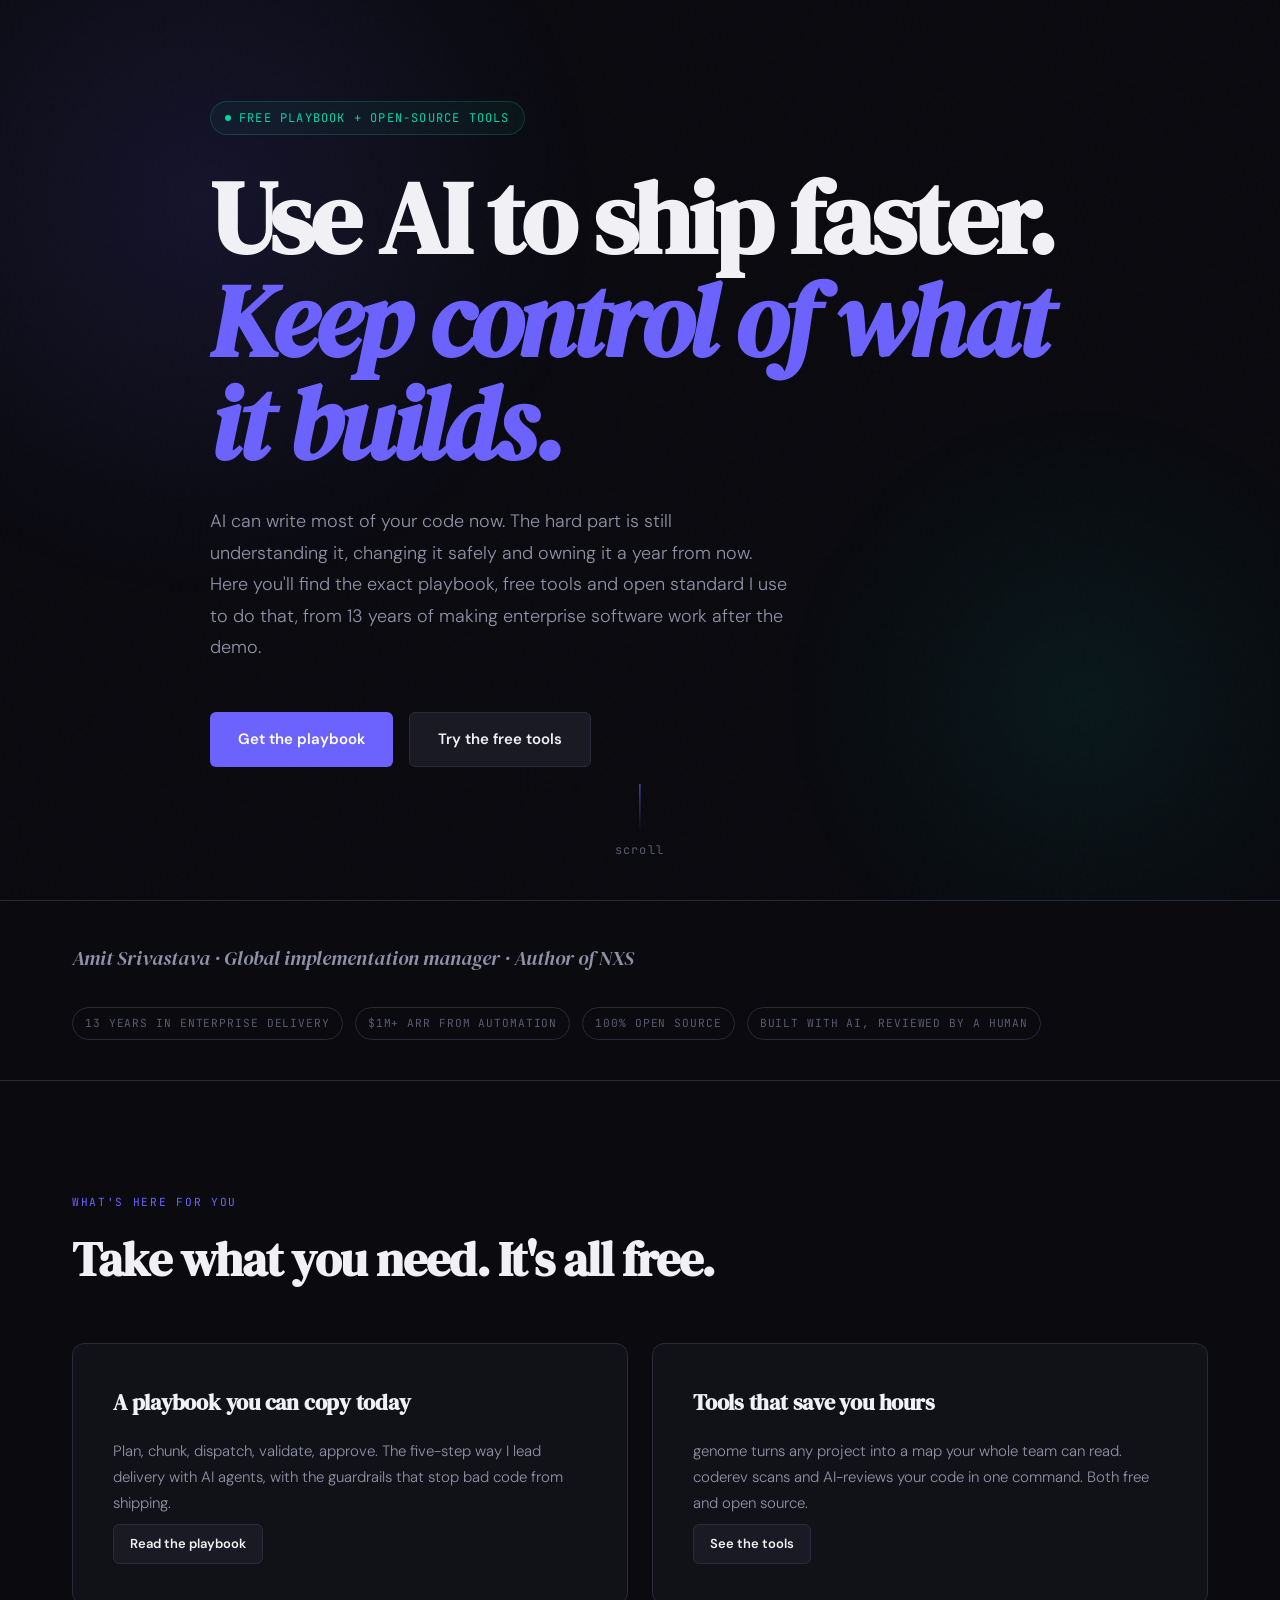
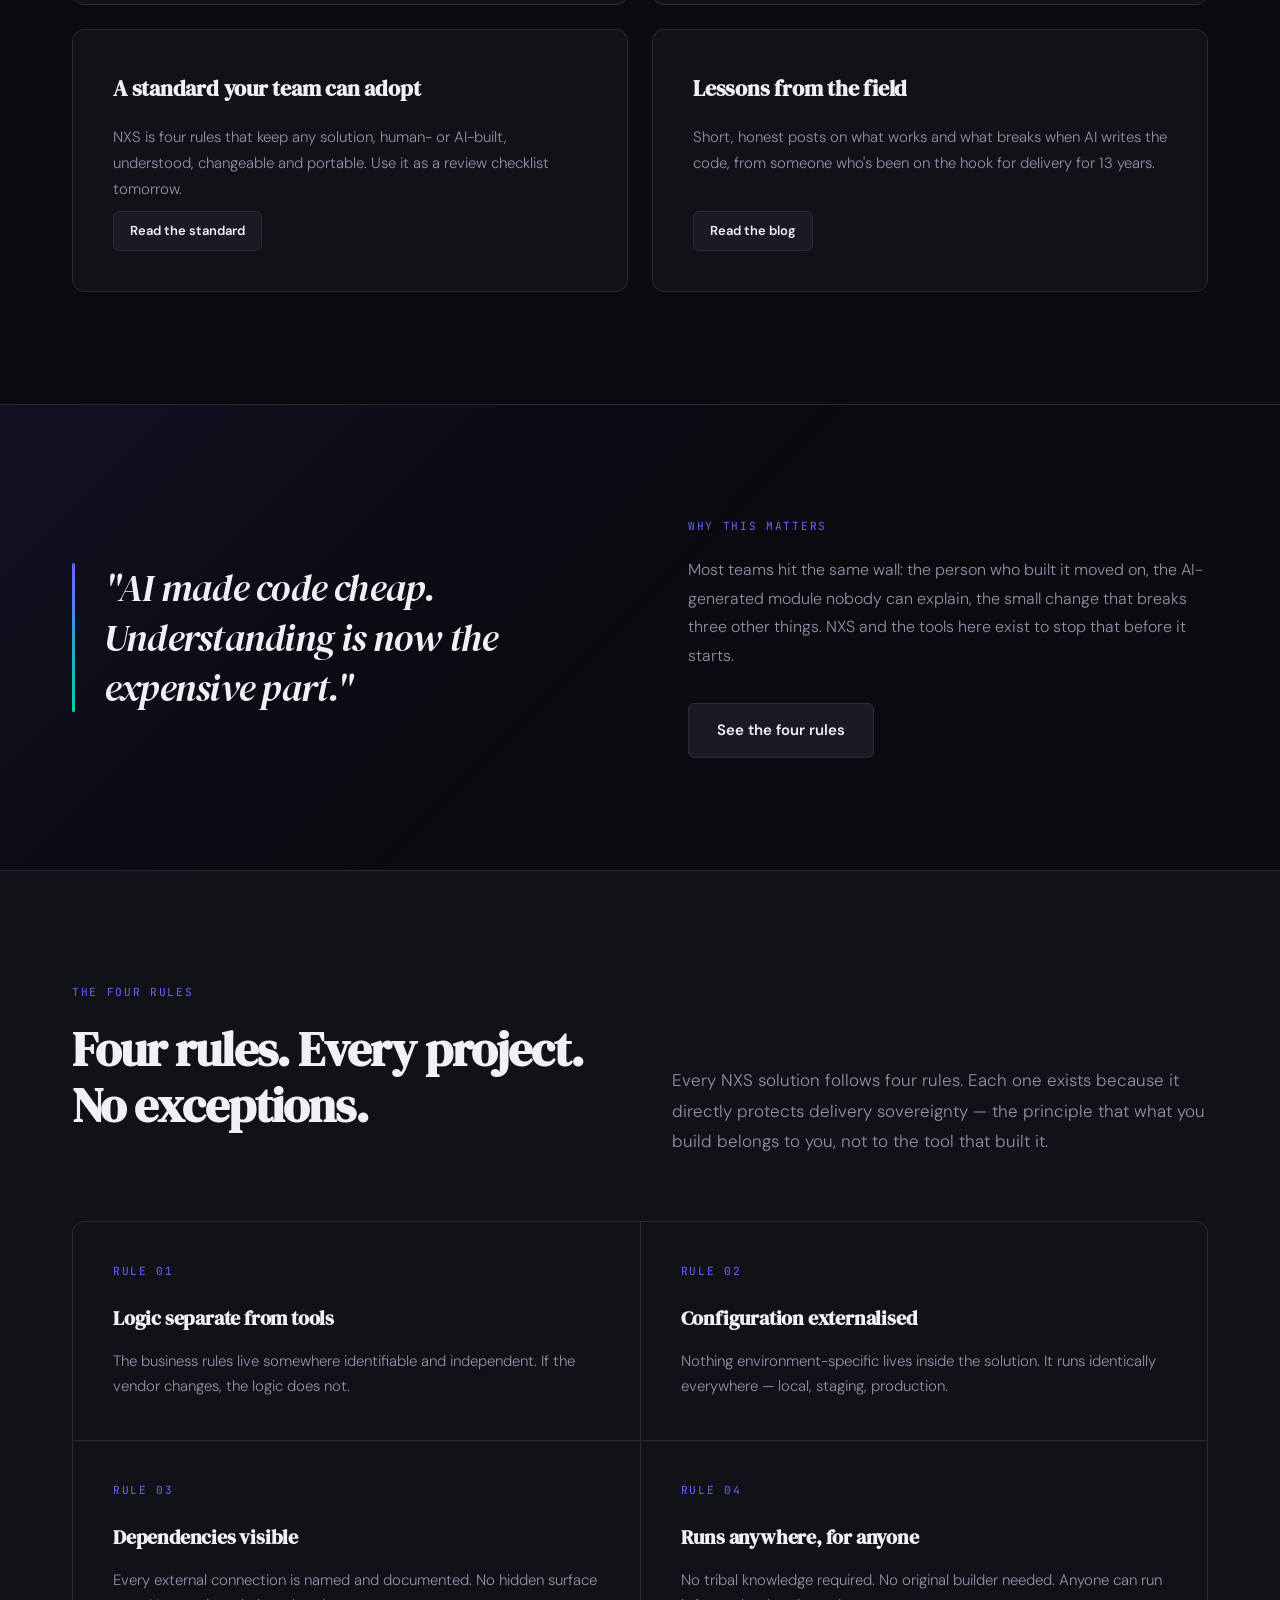
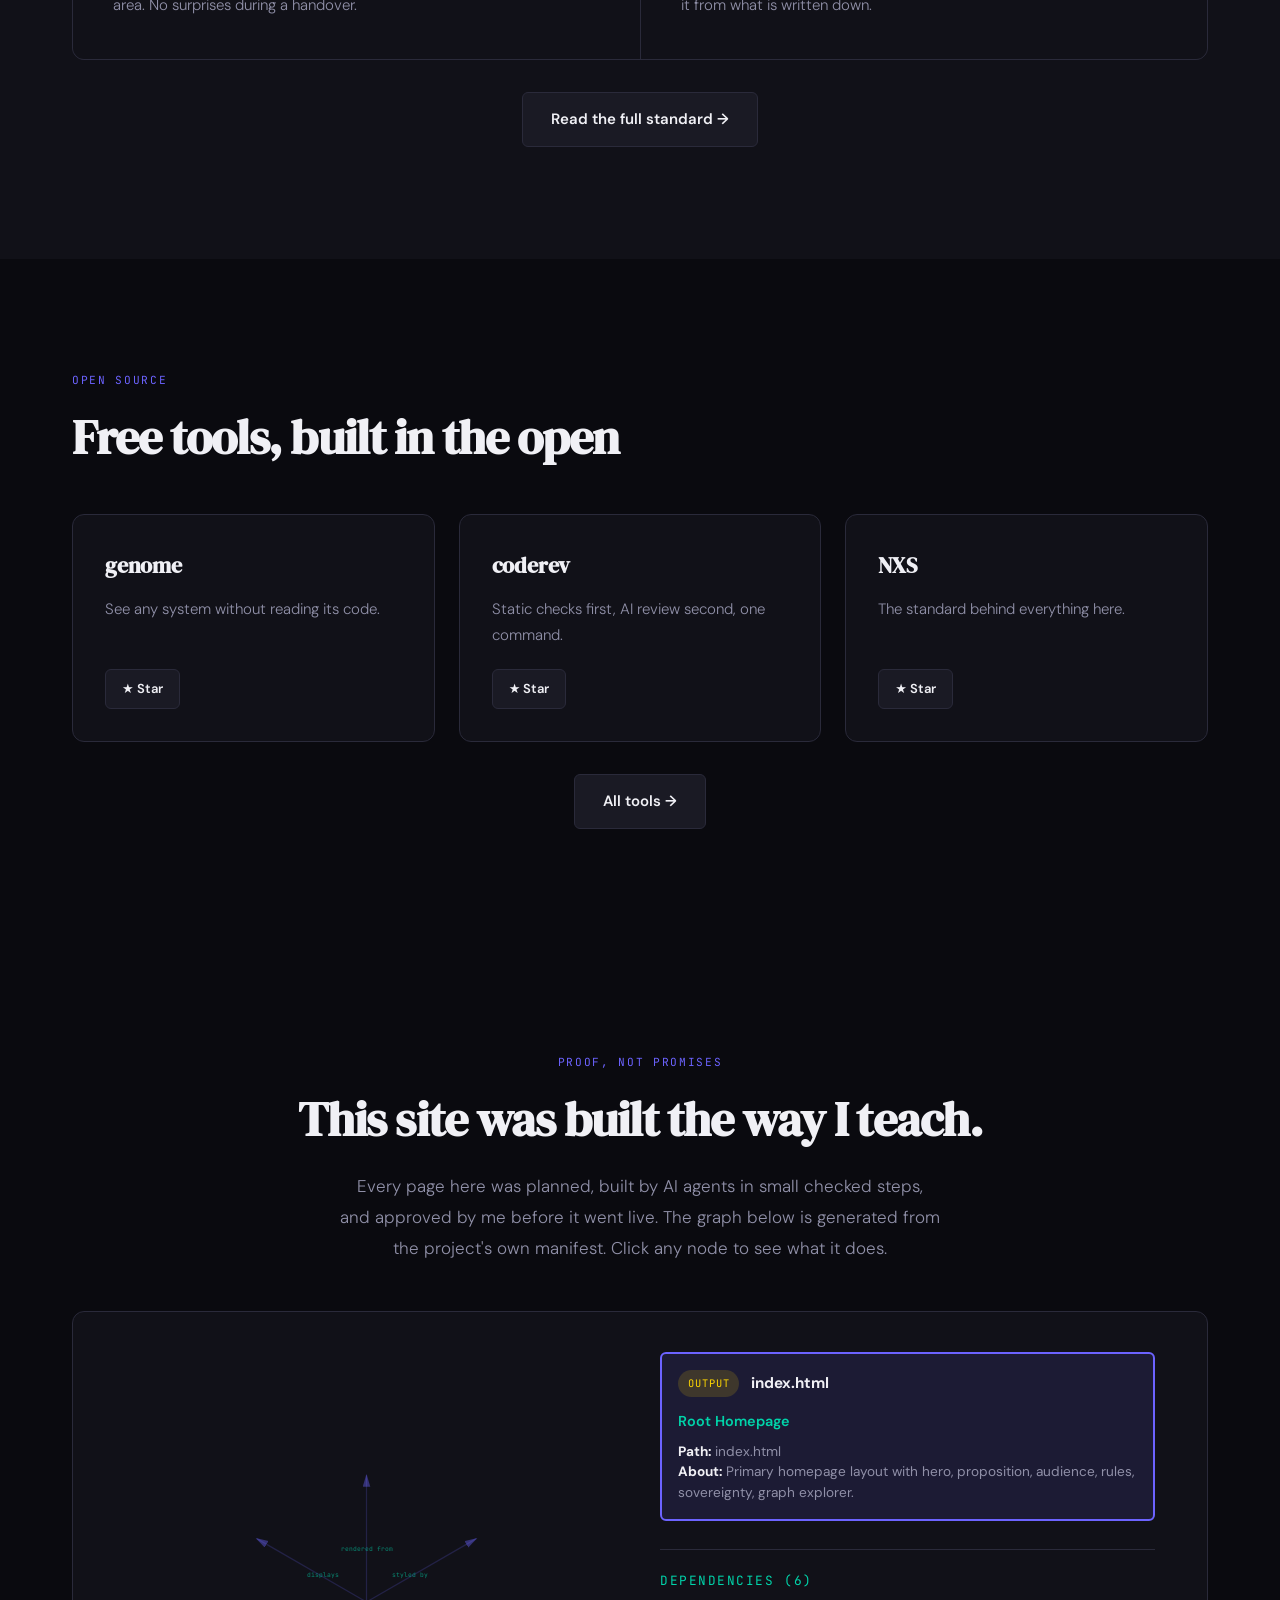
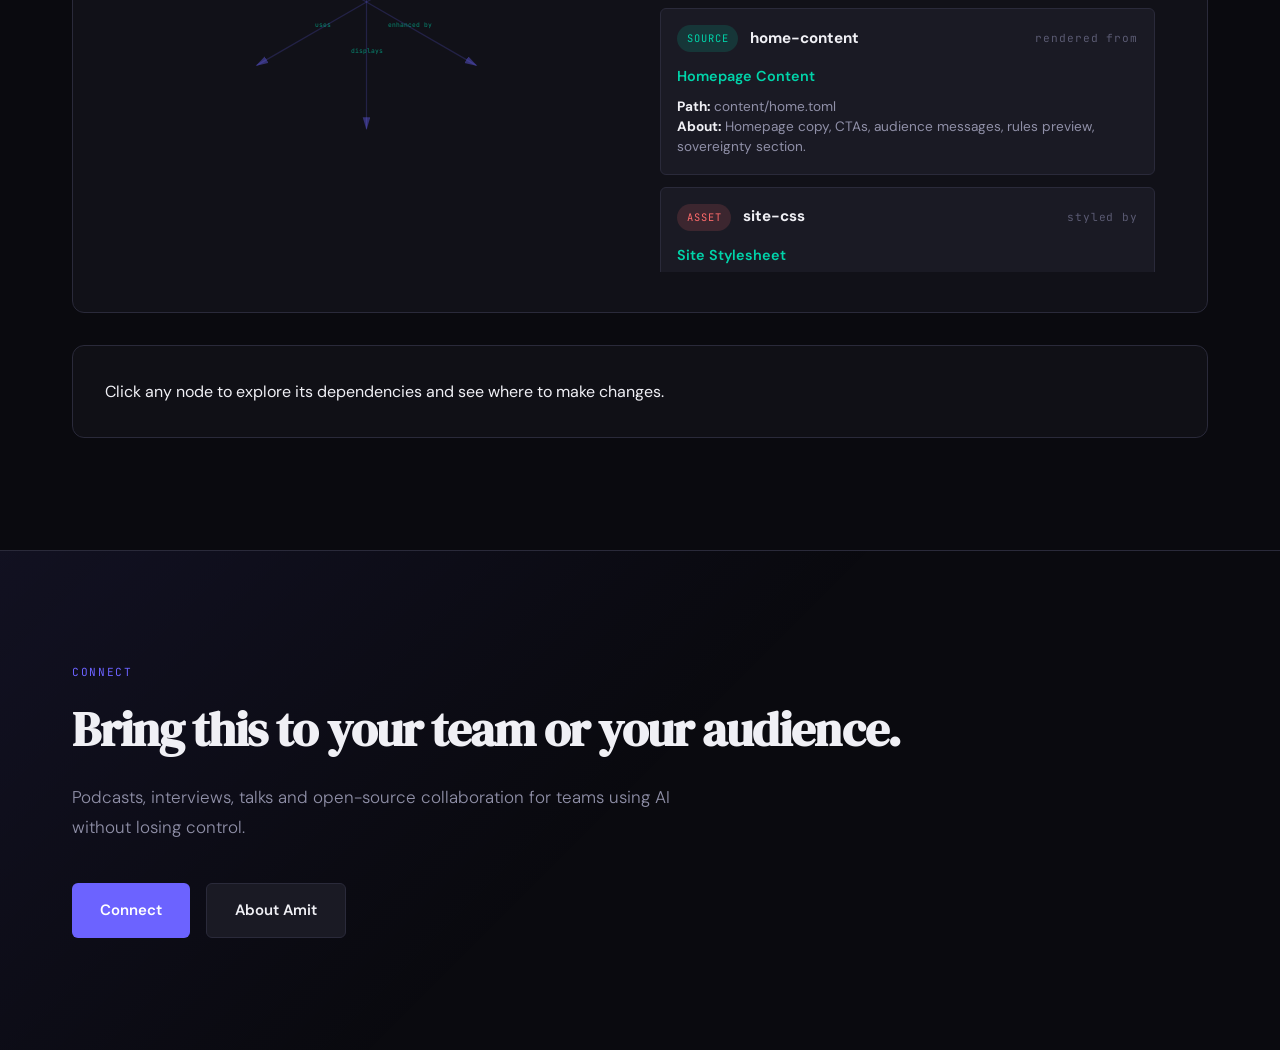
==== commit c1a44a71: "site: Work with me becomes Connect (speaking and open-source collaboration, no services); /work-with" ====
--- a/index.html
+++ b/index.html
@@ -768,7 +768,7 @@
 
     .tools-all { margin-top: 2rem; text-align: center; }
 
-    /* ── Work with me strip ── */
+    /* ── Connect strip ── */
     .work-strip {
       background: linear-gradient(135deg, rgba(108, 99, 255, 0.08) 0%, transparent 50%);
       border-top: 1px solid var(--border);
@@ -815,6 +815,8 @@
     .footer-inner { display: flex; align-items: center; justify-content: space-between; gap: 2rem; flex-wrap: wrap; }
     .footer-logo { font-family: var(--font-display); font-size: 1.125rem; color: var(--text); }
     .footer-logo span { color: var(--accent); }
+    .footer-wordmark { display: block; height: 22px; width: auto; }
+    .nav-wordmark { display: block; height: 25px; width: auto; }
     .footer-links { display: flex; flex-wrap: wrap; gap: 0.75rem 1.5rem; list-style: none; }
     .footer-links a { color: var(--text-muted); text-decoration: none; font-size: 0.875rem; transition: color 0.2s; }
     .footer-links a:hover { color: var(--text); }
@@ -1013,12 +1015,12 @@
   <section class="work-strip">
     <div class="container">
       <div class="reveal">
-        <p class="section-label">Work with me</p>
+        <p class="section-label">Connect</p>
         <h2 class="section-title">Bring this to your team or your audience.</h2>
-        <p class="section-body">Podcasts, interviews, talks and hands-on advisory for teams using AI without losing control.</p>
+        <p class="section-body">Podcasts, interviews, talks and open-source collaboration for teams using AI without losing control.</p>
       </div>
       <div class="hero-actions reveal work-actions">
-        <a href="/work-with-me" class="btn btn-primary">Work with me</a>
+        <a href="/connect" class="btn btn-primary">Connect</a>
         <a href="/about" class="btn btn-secondary">About Amit</a>
       </div>
     </div>
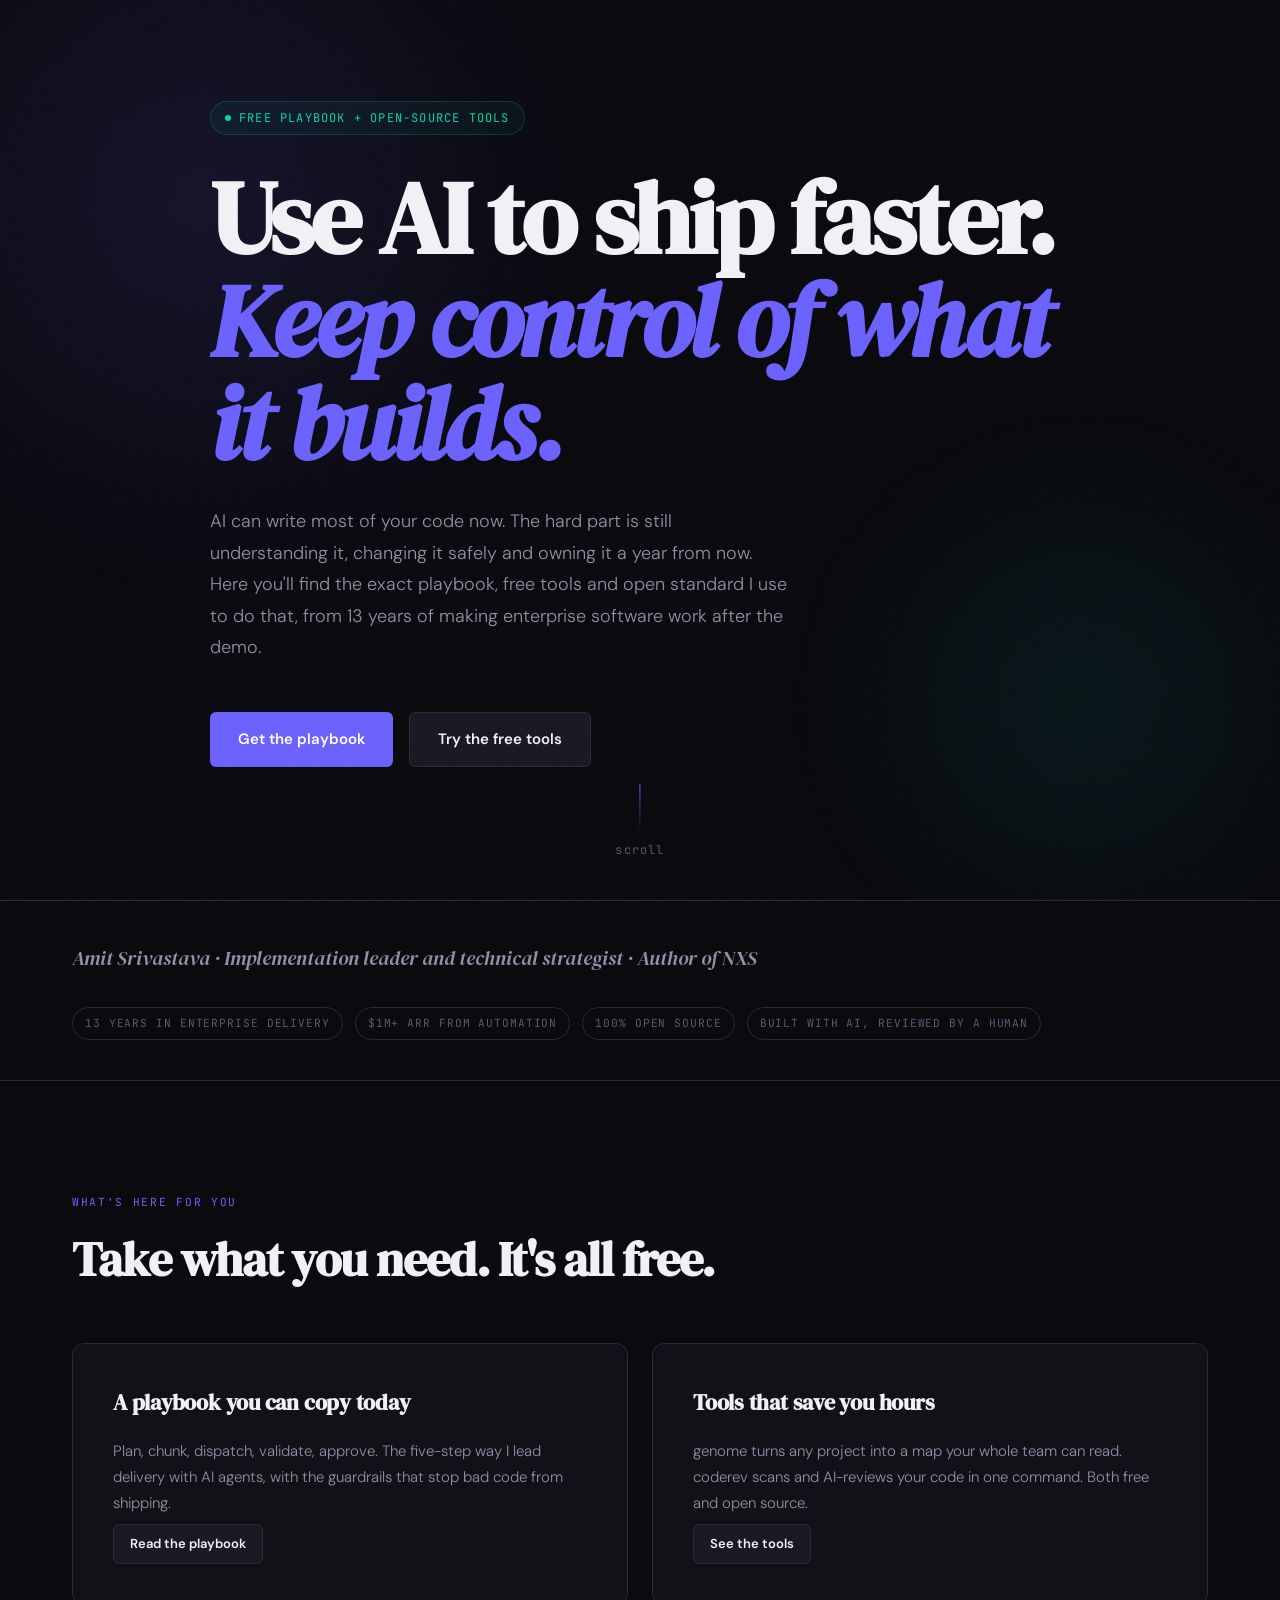
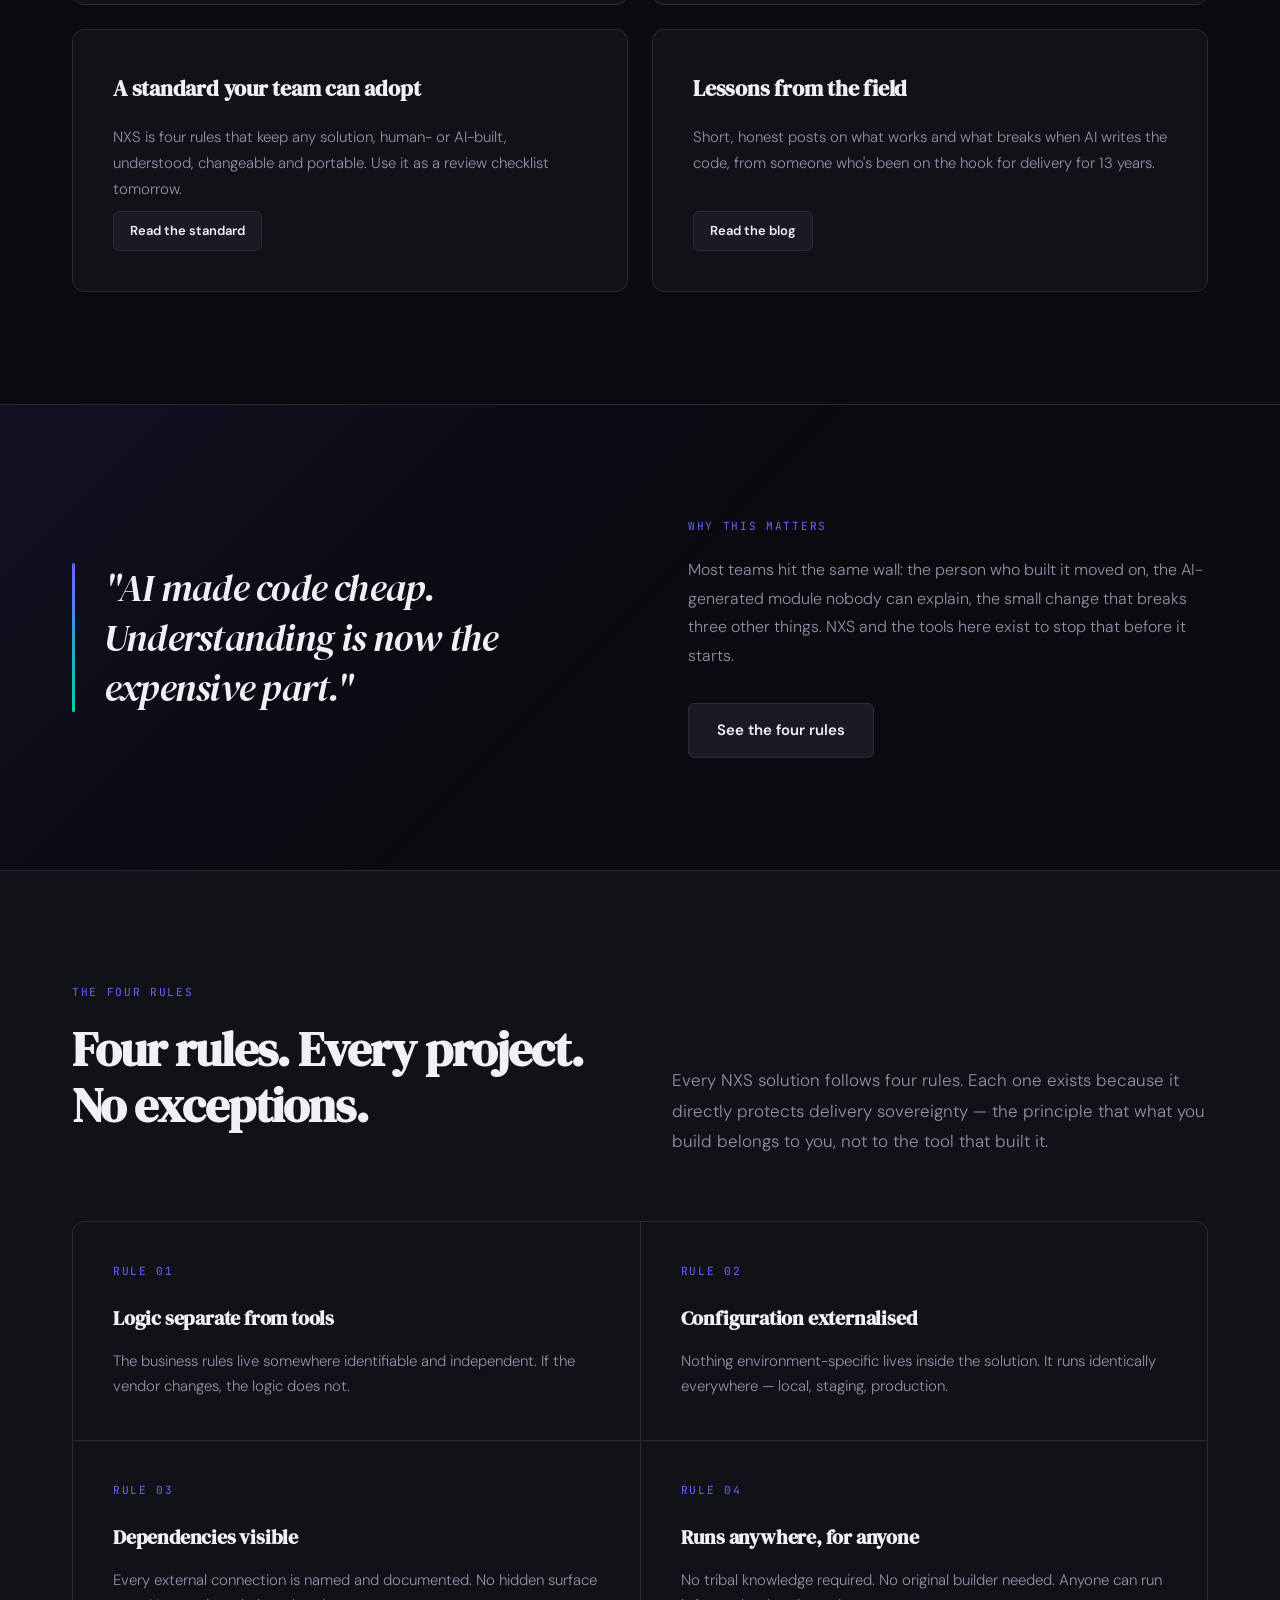
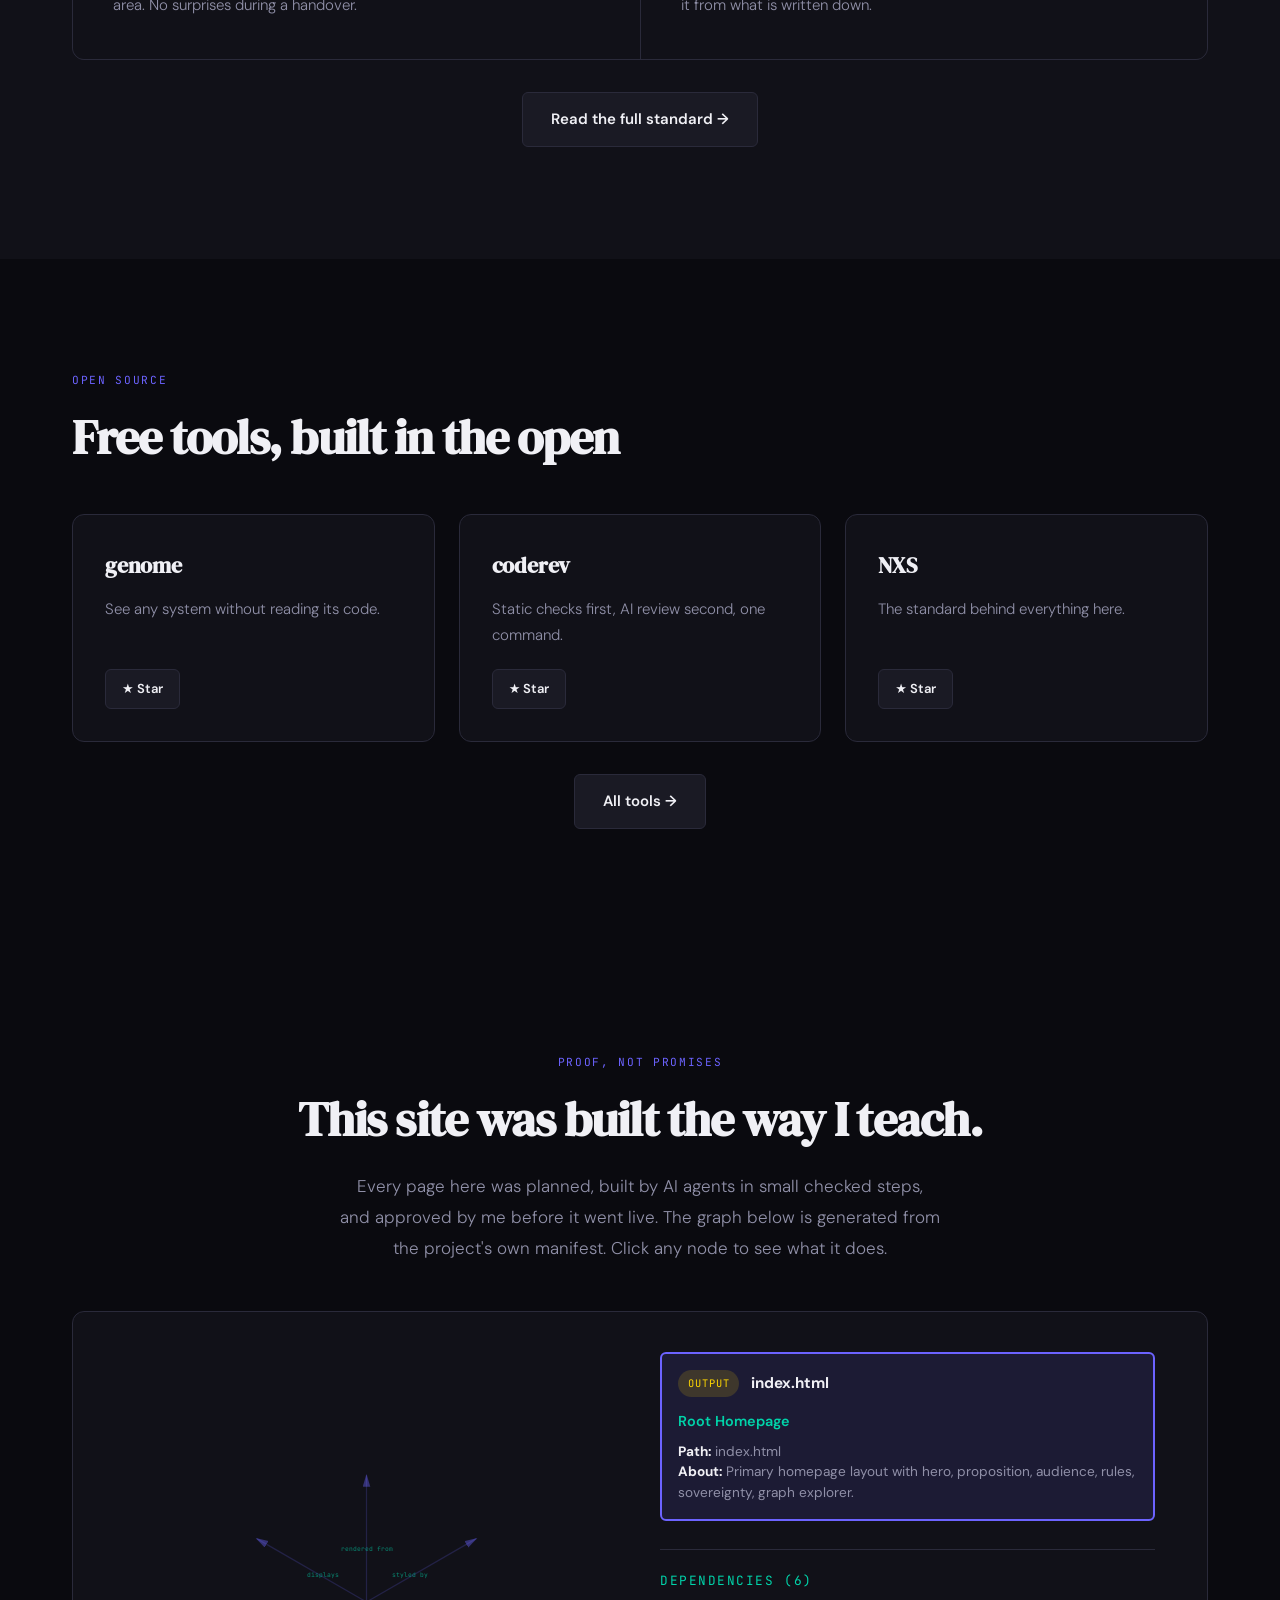
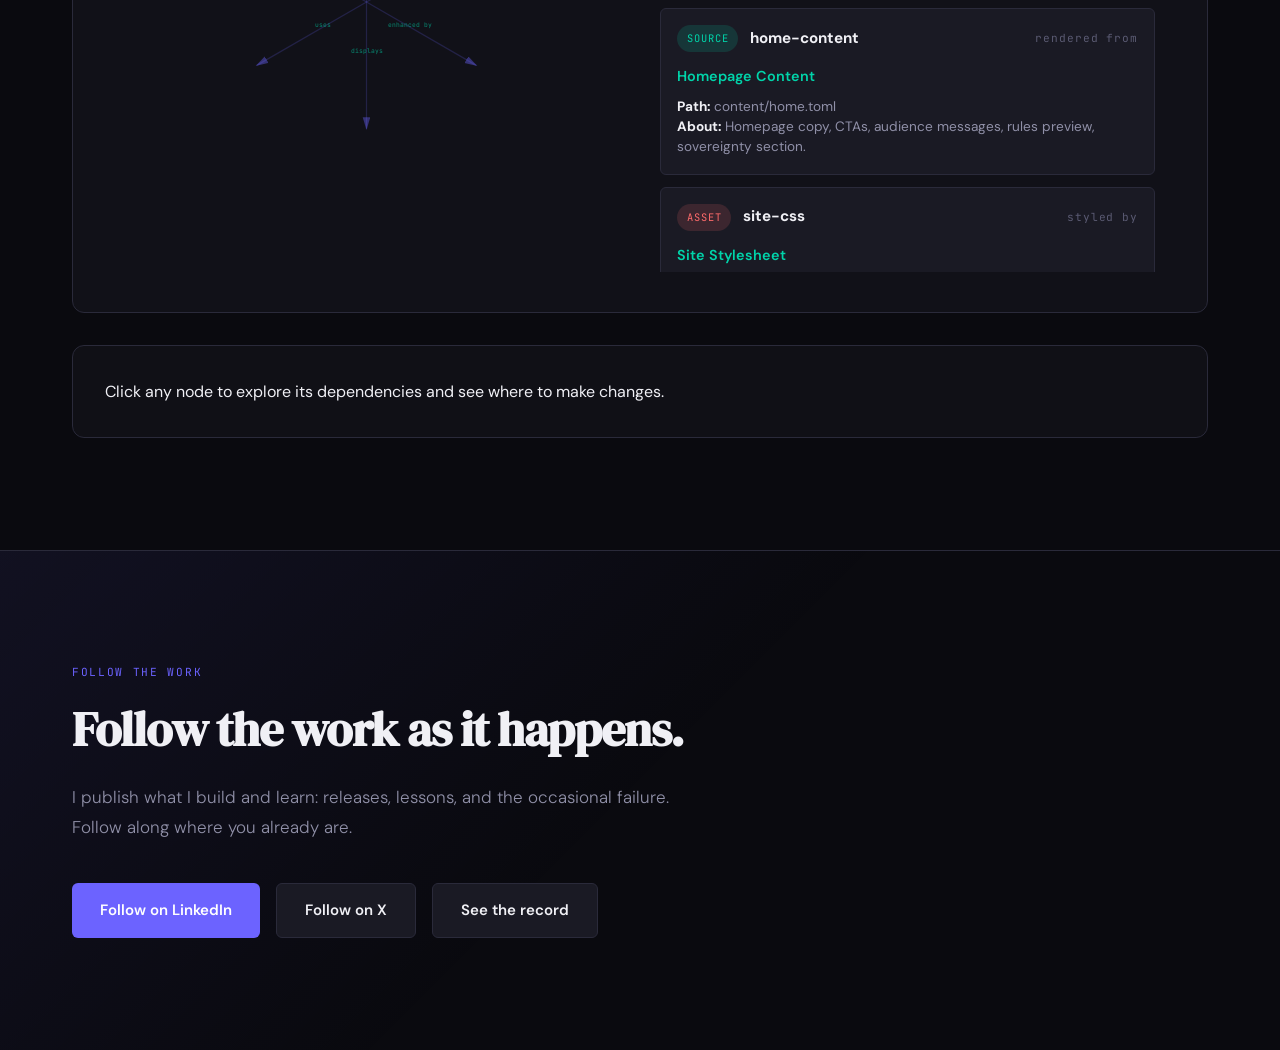
==== commit 8ce94e9a: "site: About as implementation leader and technical strategist (what I do, what I'm working toward); " ====
--- a/index.html
+++ b/index.html
@@ -858,7 +858,7 @@
   <div class="proposition">
     <div class="container">
       <div class="proposition-inner">
-        <p class="proposition-text">Amit Srivastava · Global implementation manager · Author of NXS</p>
+        <p class="proposition-text">Amit Srivastava · Implementation leader and technical strategist · Author of NXS</p>
         <div class="proposition-tags">
           <span class="tag">13 years in enterprise delivery</span>
           <span class="tag">$1M+ ARR from automation</span>
@@ -1015,13 +1015,14 @@
   <section class="work-strip">
     <div class="container">
       <div class="reveal">
-        <p class="section-label">Connect</p>
-        <h2 class="section-title">Bring this to your team or your audience.</h2>
-        <p class="section-body">Podcasts, interviews, talks and open-source collaboration for teams using AI without losing control.</p>
+        <p class="section-label">Follow the work</p>
+        <h2 class="section-title">Follow the work as it happens.</h2>
+        <p class="section-body">I publish what I build and learn: releases, lessons, and the occasional failure. Follow along where you already are.</p>
       </div>
       <div class="hero-actions reveal work-actions">
-        <a href="/connect" class="btn btn-primary">Connect</a>
-        <a href="/about" class="btn btn-secondary">About Amit</a>
+        <a href="https://www.linkedin.com/in/srivastava-ami" class="btn btn-primary" rel="noopener noreferrer" target="_blank">Follow on LinkedIn</a>
+        <a href="https://x.com/amit4srivastava" class="btn btn-secondary" rel="noopener noreferrer" target="_blank">Follow on X</a>
+        <a href="/impact" class="btn btn-secondary">See the record</a>
       </div>
     </div>
   </section>
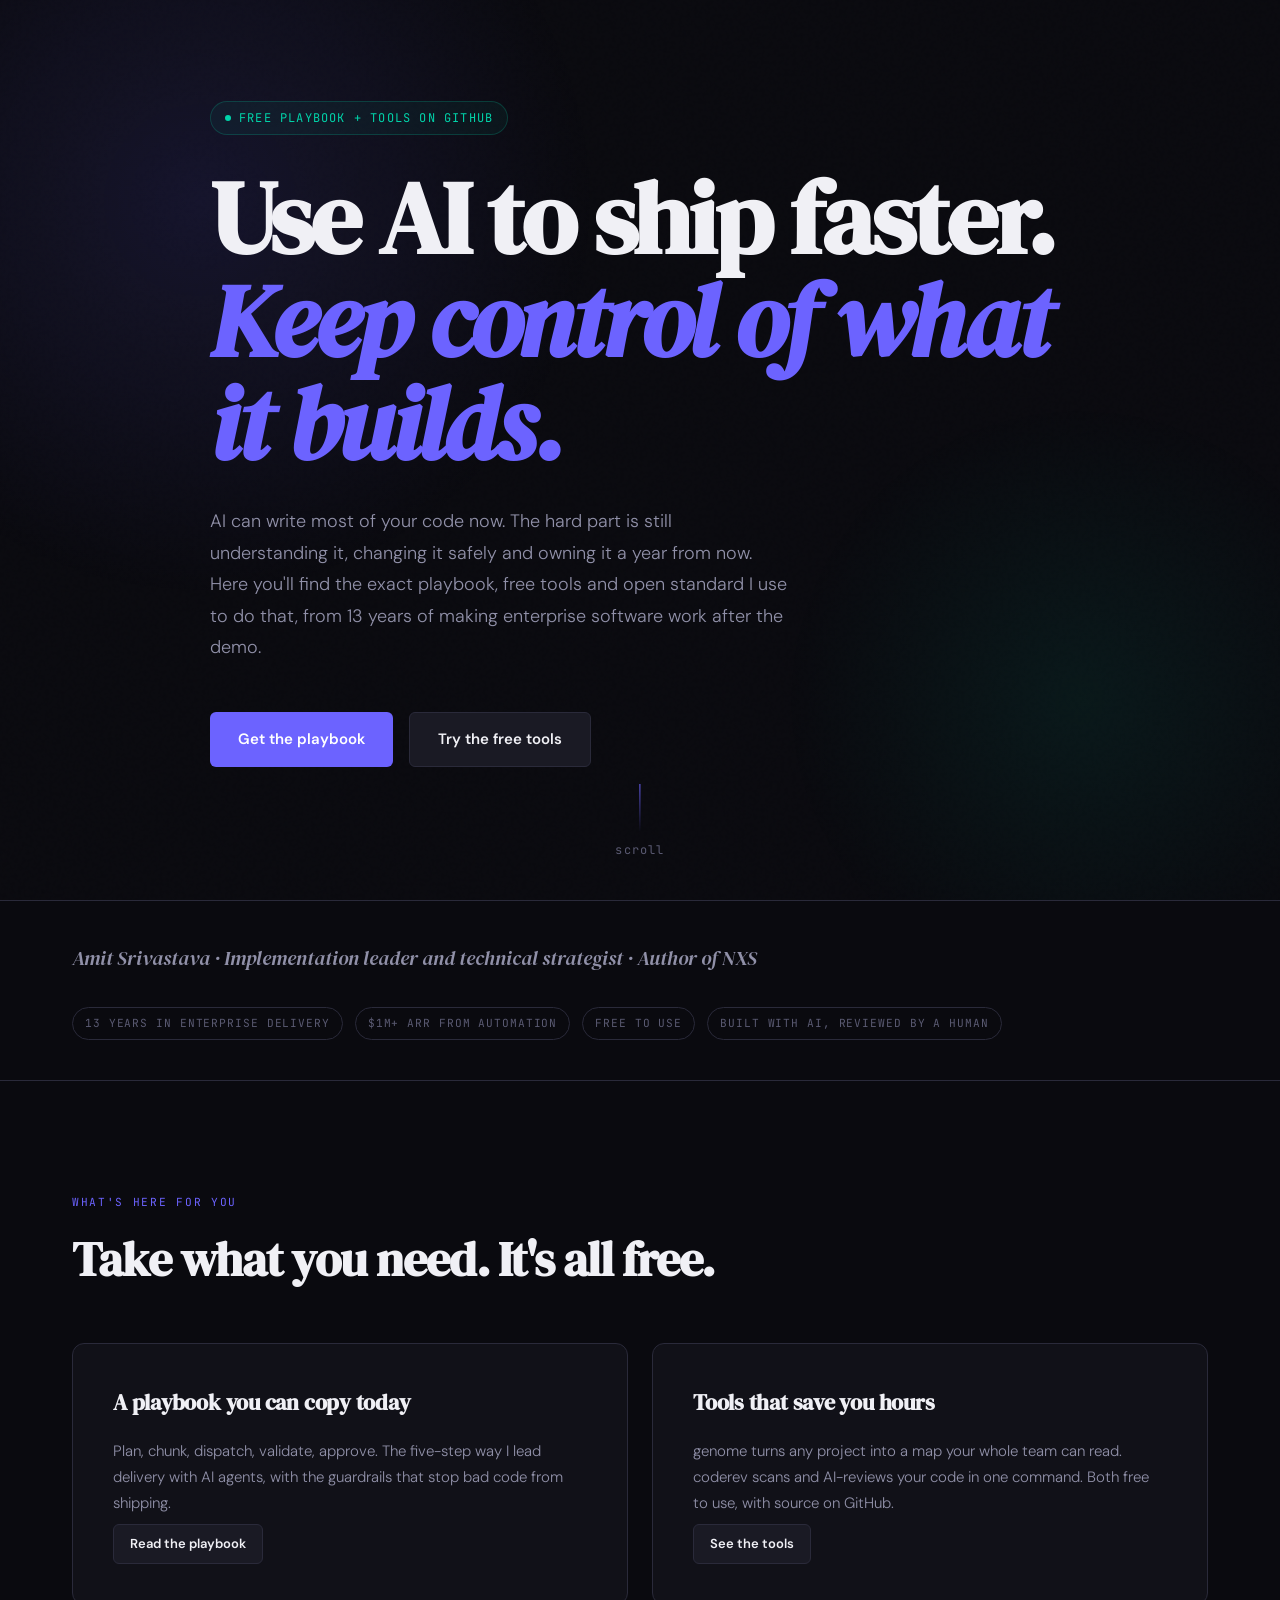
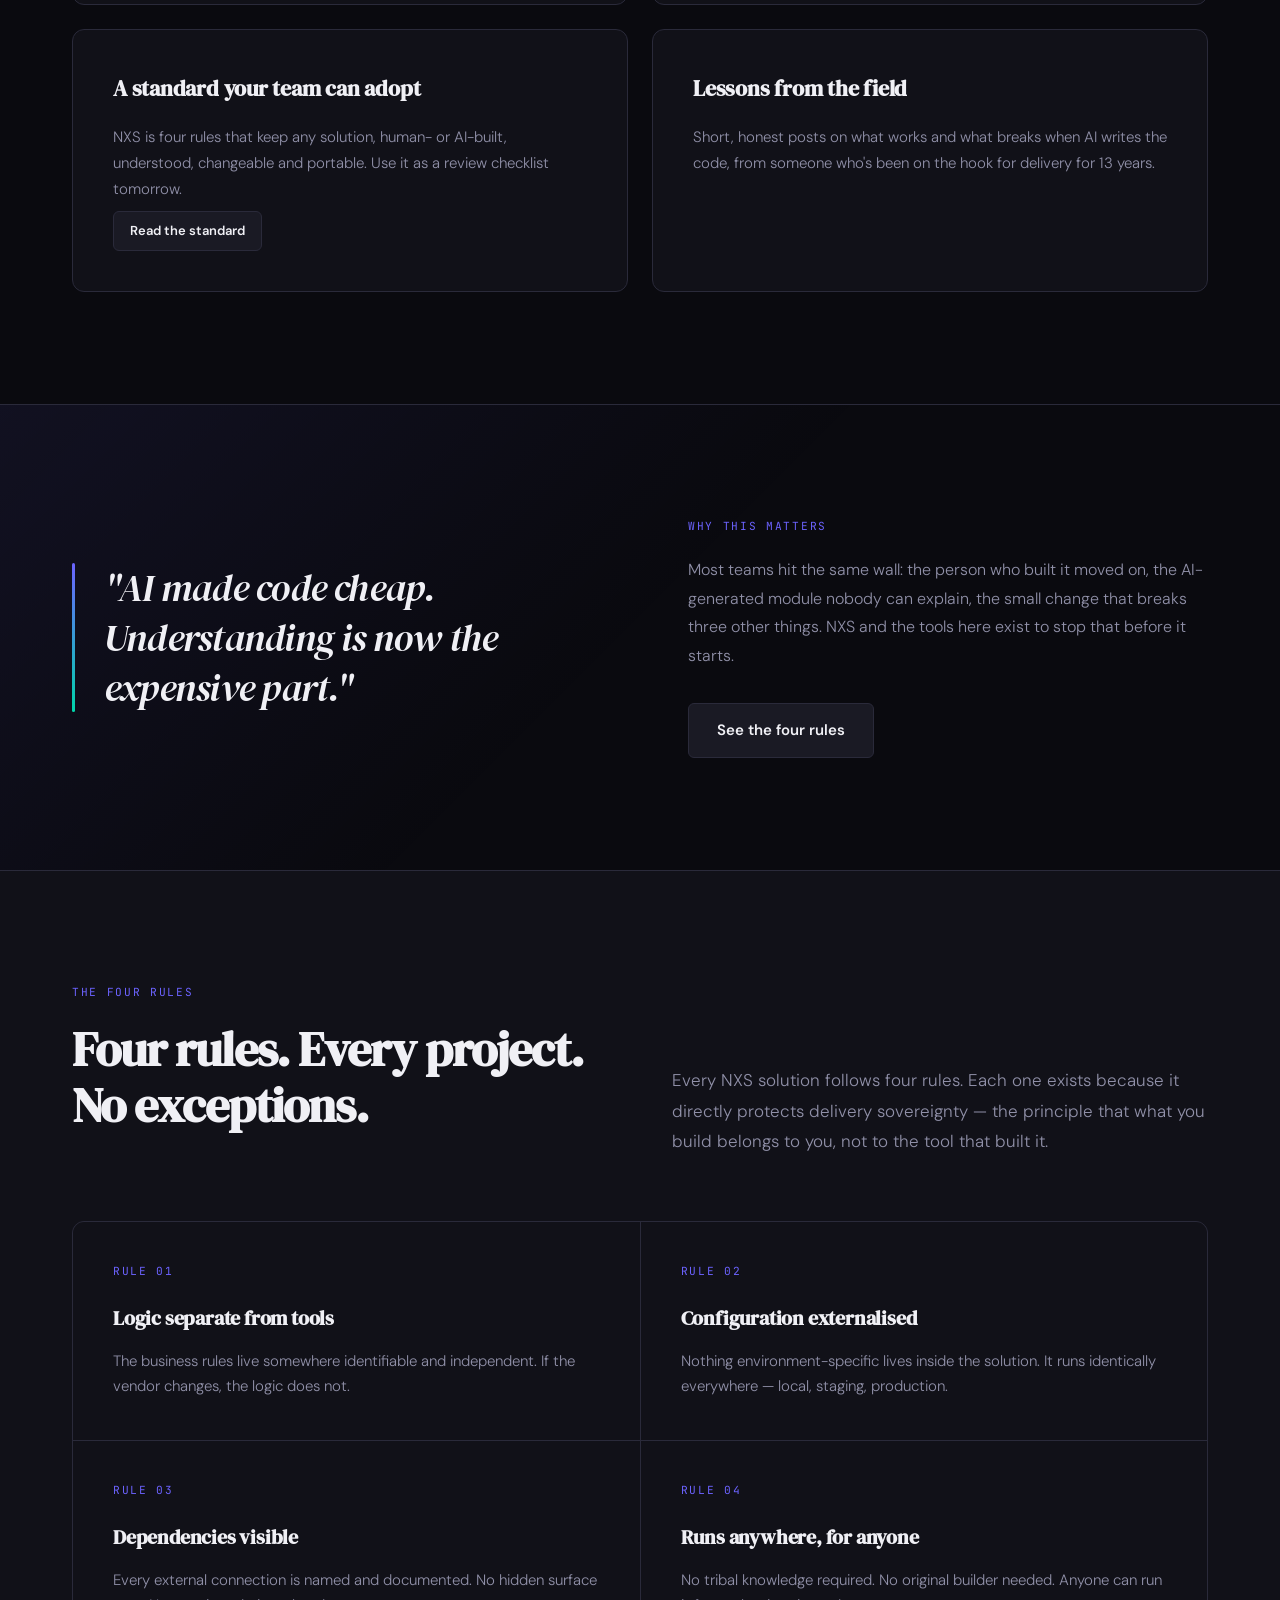
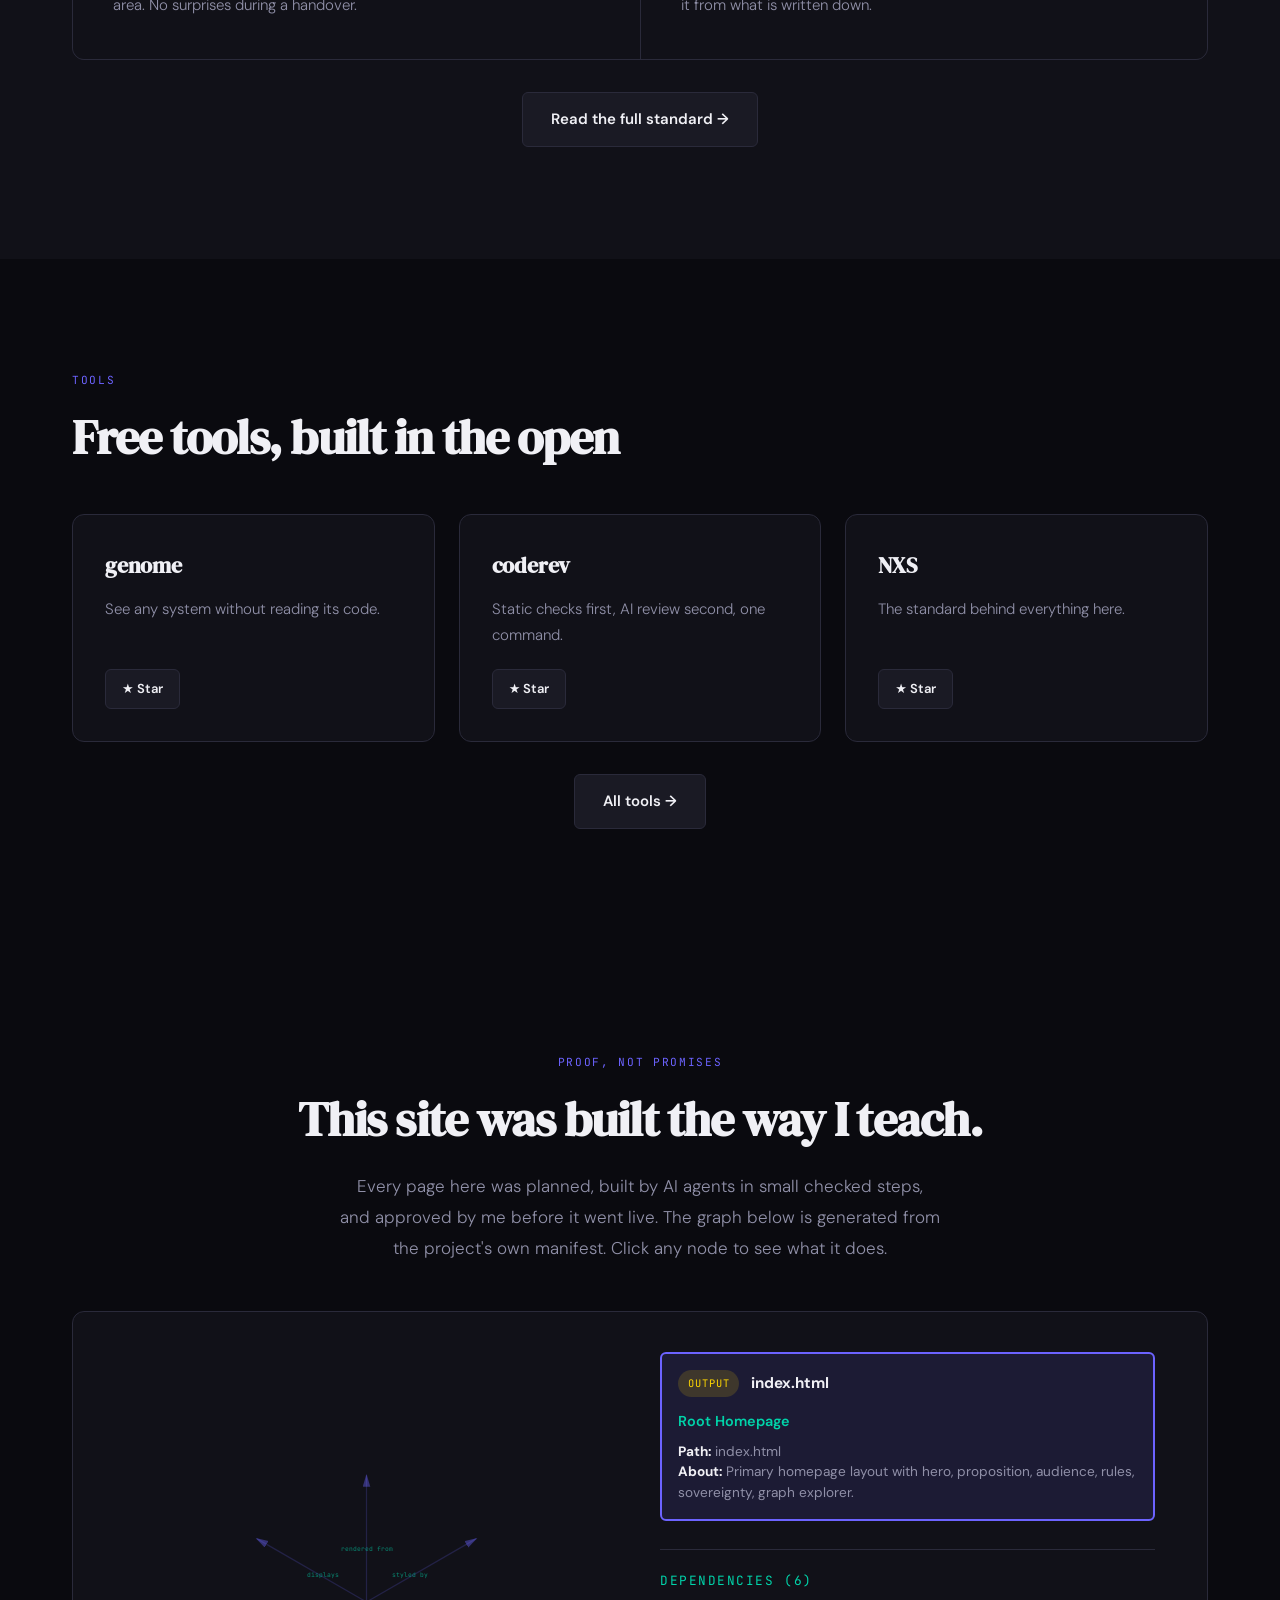
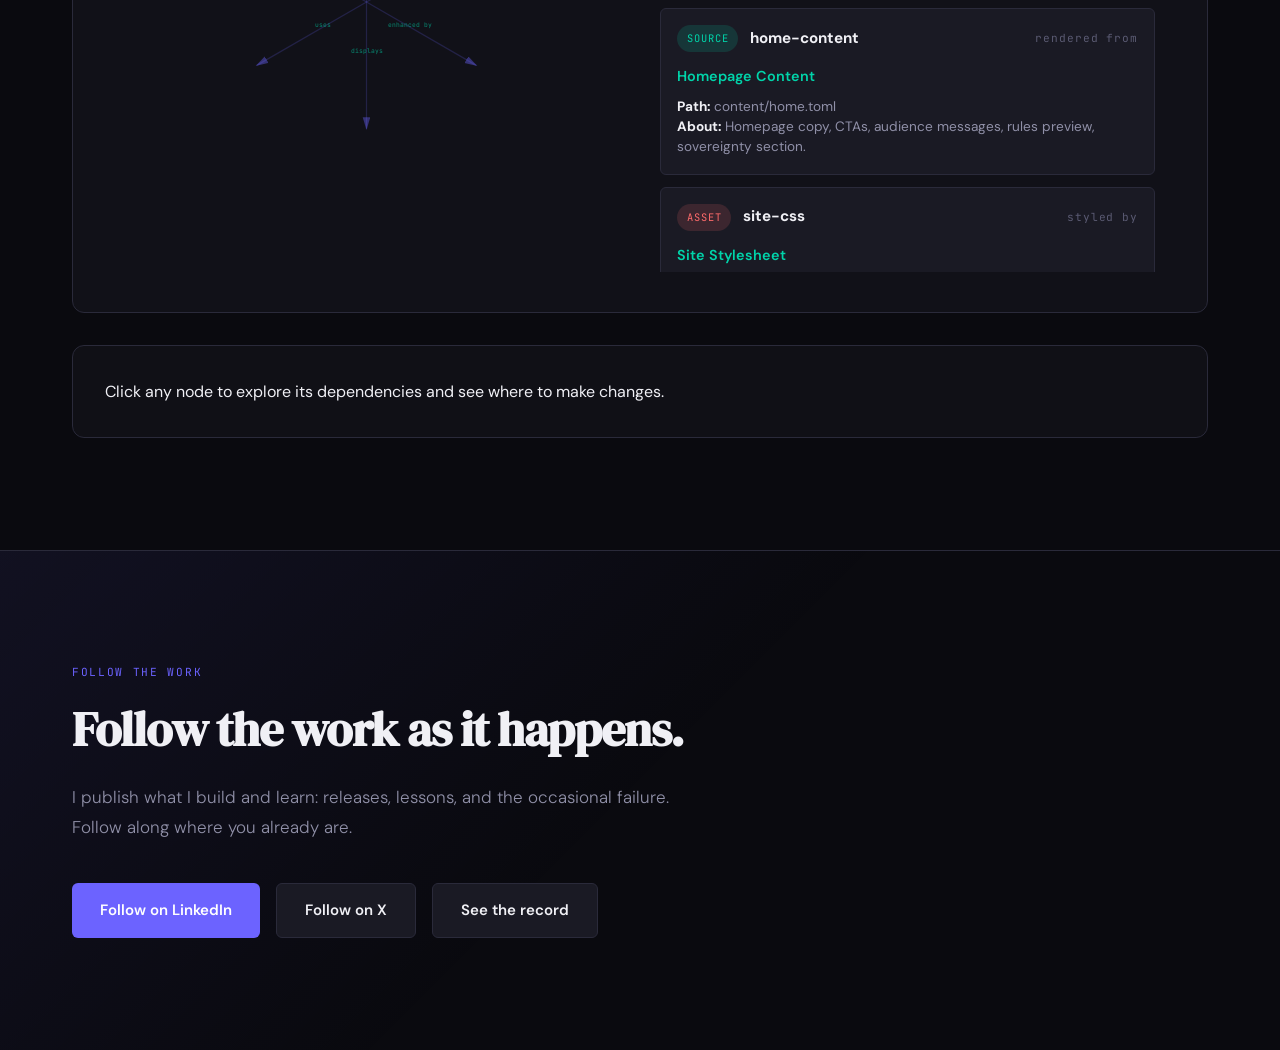
==== commit cc9e2eca: "site: tools beta (not the site), honest licenses, NXS living framework, phone menu on home, no empty" ====
--- a/index.html
+++ b/index.html
@@ -5,9 +5,9 @@
   <meta name="viewport" content="width=device-width, initial-scale=1.0">
   <!-- [read_theme node] → meta -->
   <title>Use AI to ship faster, keep control | Amit Srivastava · nex-ovia</title>
-  <meta name="description" content="Free playbook, open-source tools and the NXS standard for using AI to ship faster without losing control of what it builds. From 13 years of enterprise delivery.">
+  <meta name="description" content="Free playbook, tools and the NXS framework for using AI to ship faster without losing control of what it builds. From 13 years of enterprise delivery.">
   <meta property="og:title" content="Use AI to ship faster, keep control | Amit Srivastava · nex-ovia">
-  <meta property="og:description" content="Free playbook, open-source tools and the NXS standard for using AI to ship faster without losing control of what it builds. From 13 years of enterprise delivery.">
+  <meta property="og:description" content="Free playbook, tools and the NXS framework for using AI to ship faster without losing control of what it builds. From 13 years of enterprise delivery.">
   <meta property="og:url" content="https://nex-ovia.com">
   <!-- [read_theme node] → typography -->
   <link rel="preconnect" href="https://fonts.googleapis.com">
@@ -801,13 +801,20 @@
     /* ── Responsive ── */
     @media (max-width: 768px) {
       :root { --section: 4rem; }
-      .nav-links { display: none; }
       .rules-header { grid-template-columns: 1fr; gap: 2rem; }
       .audience-grid { grid-template-columns: 1fr; }
       .rules-grid { grid-template-columns: 1fr; }
       .sovereignty-inner { grid-template-columns: 1fr; gap: 3rem; }
       .graph-explorer { grid-template-columns: 1fr; }
       .tools-grid { grid-template-columns: 1fr; }
+    }
+    @media (max-width: 720px) {
+      nav .container { flex-wrap: wrap; }
+      .nav-links { width: 100%; min-width: 0; gap: 0; overflow-x: auto; white-space: nowrap; scrollbar-width: none; }
+      .nav-links::-webkit-scrollbar { display: none; }
+      .nav-links li { flex-shrink: 0; }
+      .nav-links .highlight { order: -1; }
+      .nav-links a { padding: 0.5rem 0.625rem; font-size: 0.8125rem; }
     }
 
     /* ── Footer (from site.css) ── */
@@ -834,7 +841,7 @@
     <div class="hero-glow-2"></div>
     <div class="container">
       <div class="hero-inner">
-        <div class="hero-eyebrow">Free playbook + open-source tools</div>
+        <div class="hero-eyebrow">Free playbook + tools on GitHub</div>
         <h1>
           Use AI to ship faster.<br>
           <span class="line2"><span class="italic">Keep control of what it builds.</span></span>
@@ -862,7 +869,7 @@
         <div class="proposition-tags">
           <span class="tag">13 years in enterprise delivery</span>
           <span class="tag">$1M+ ARR from automation</span>
-          <span class="tag">100% open source</span>
+          <span class="tag">Free to use</span>
           <span class="tag">Built with AI, reviewed by a human</span>
         </div>
       </div>
@@ -884,7 +891,7 @@
         </div>
         <div class="audience-card reveal">
           <h3 class="card-title">Tools that save you hours</h3>
-          <p class="card-body">genome turns any project into a map your whole team can read. coderev scans and AI-reviews your code in one command. Both free and open source.</p>
+          <p class="card-body">genome turns any project into a map your whole team can read. coderev scans and AI-reviews your code in one command. Both free to use, with source on GitHub.</p>
           <div class="tool-mini-links"><a href="/tools" class="btn btn-secondary">See the tools</a></div>
         </div>
         <div class="audience-card reveal">
@@ -895,7 +902,6 @@
         <div class="audience-card reveal">
           <h3 class="card-title">Lessons from the field</h3>
           <p class="card-body">Short, honest posts on what works and what breaks when AI writes the code, from someone who's been on the hook for delivery for 13 years.</p>
-          <div class="tool-mini-links"><a href="/blog" class="btn btn-secondary">Read the blog</a></div>
         </div>
       </div>
     </div>
@@ -961,7 +967,7 @@
   <section>
     <div class="container">
       <div class="reveal">
-        <p class="section-label">Open source</p>
+        <p class="section-label">Tools</p>
         <h2 class="section-title">Free tools, built in the open</h2>
       </div>
       <div class="tools-grid">
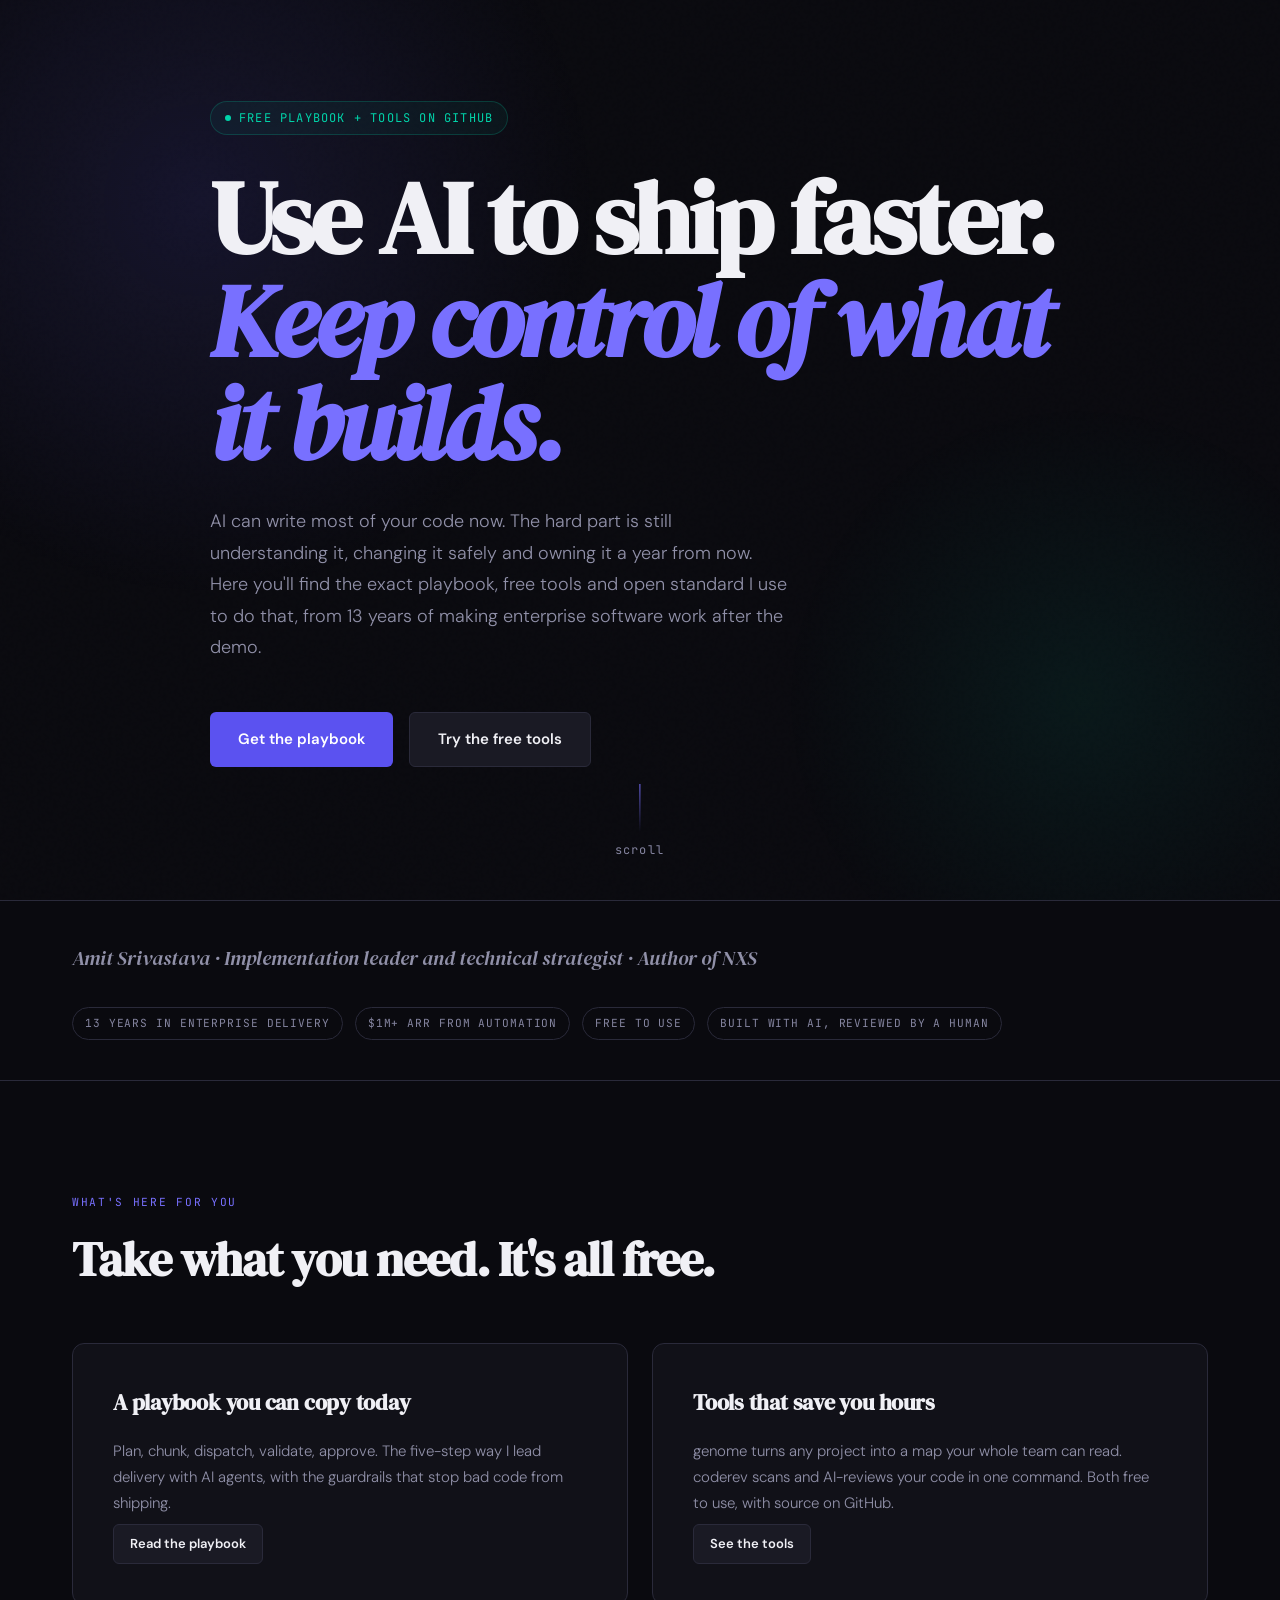
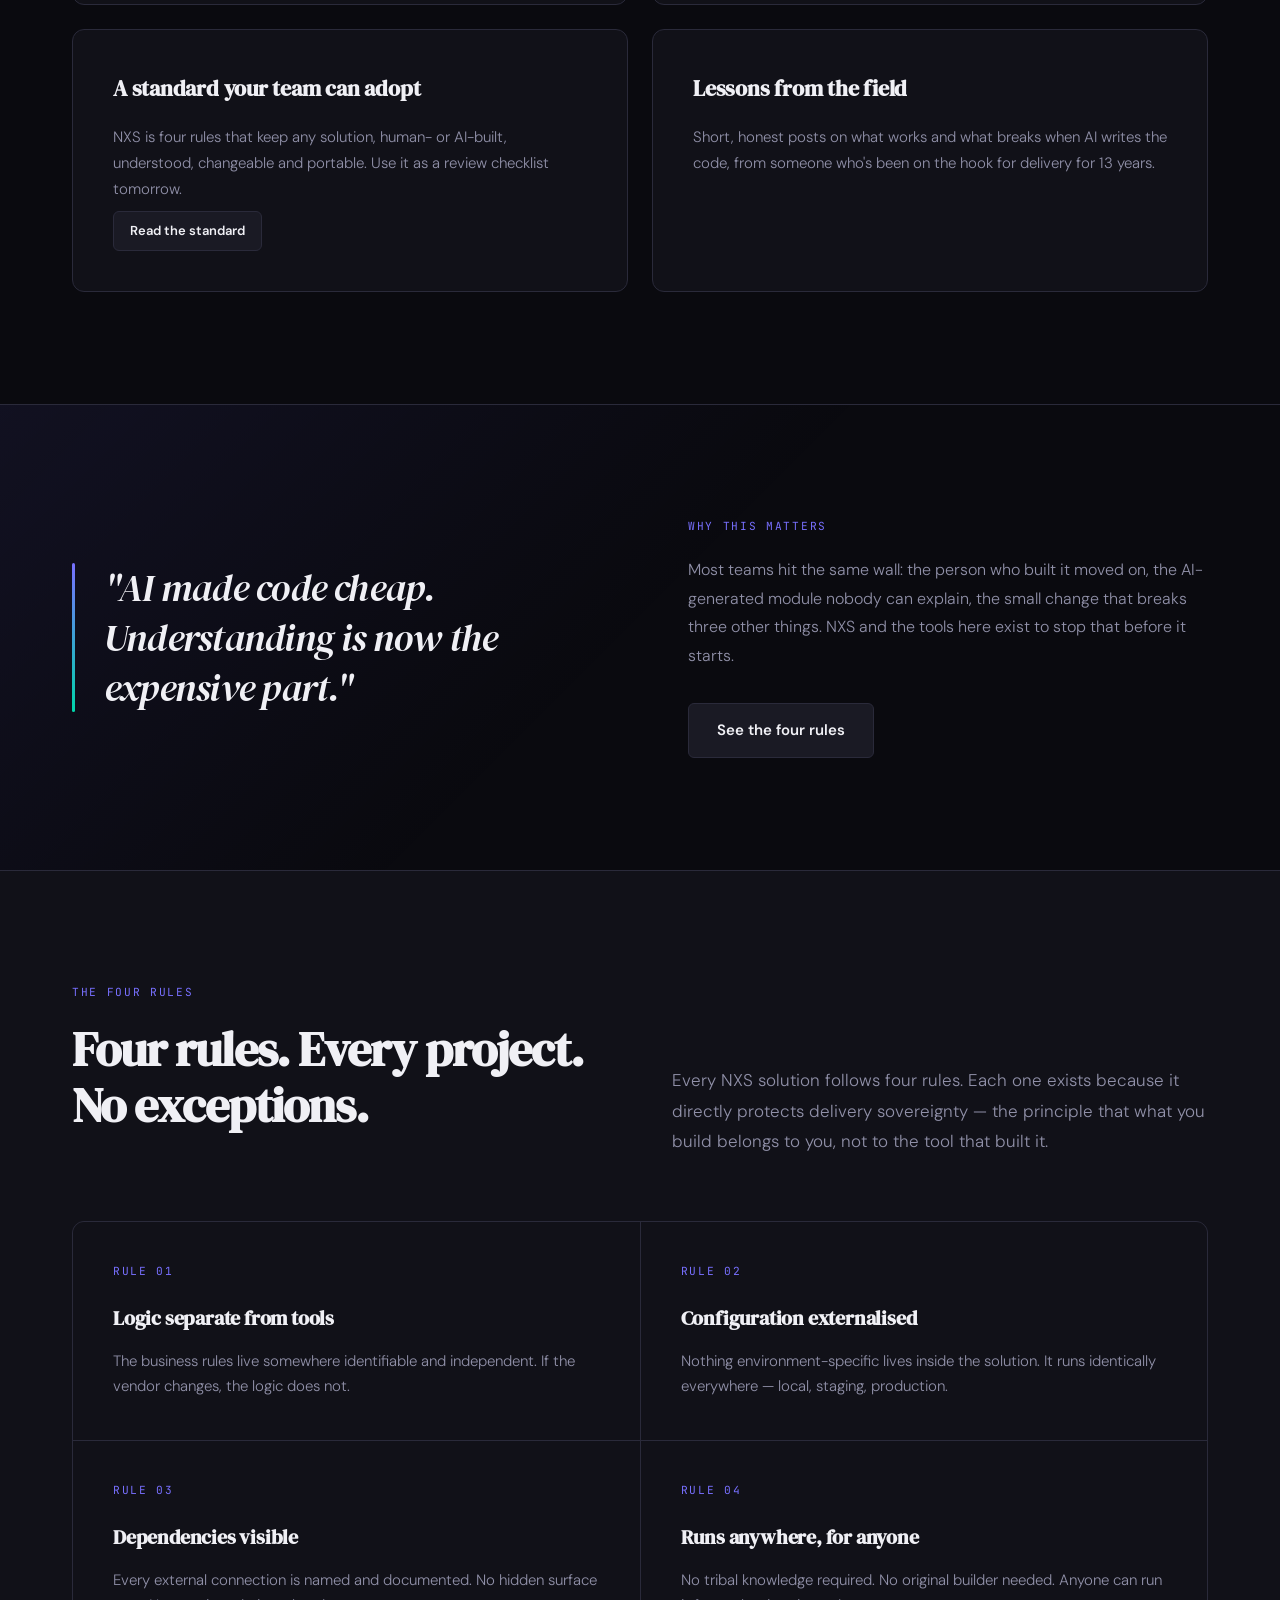
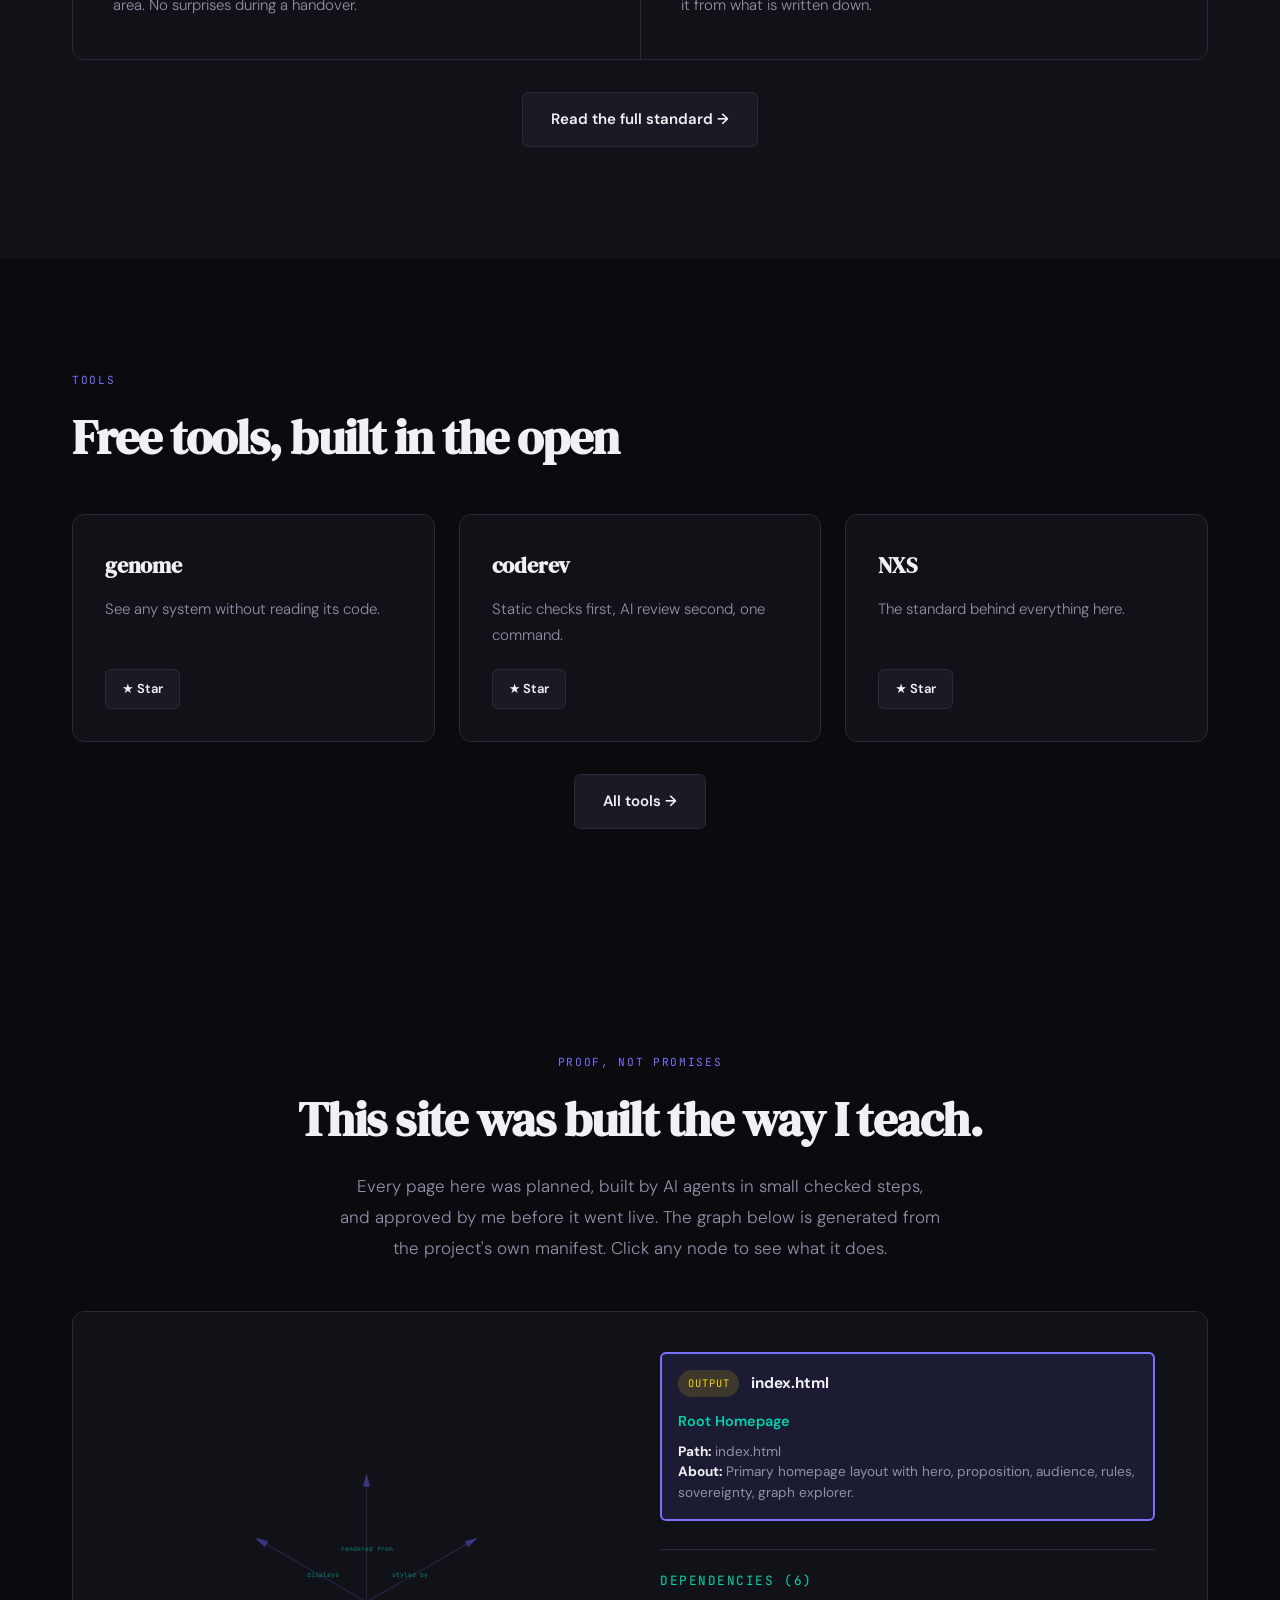
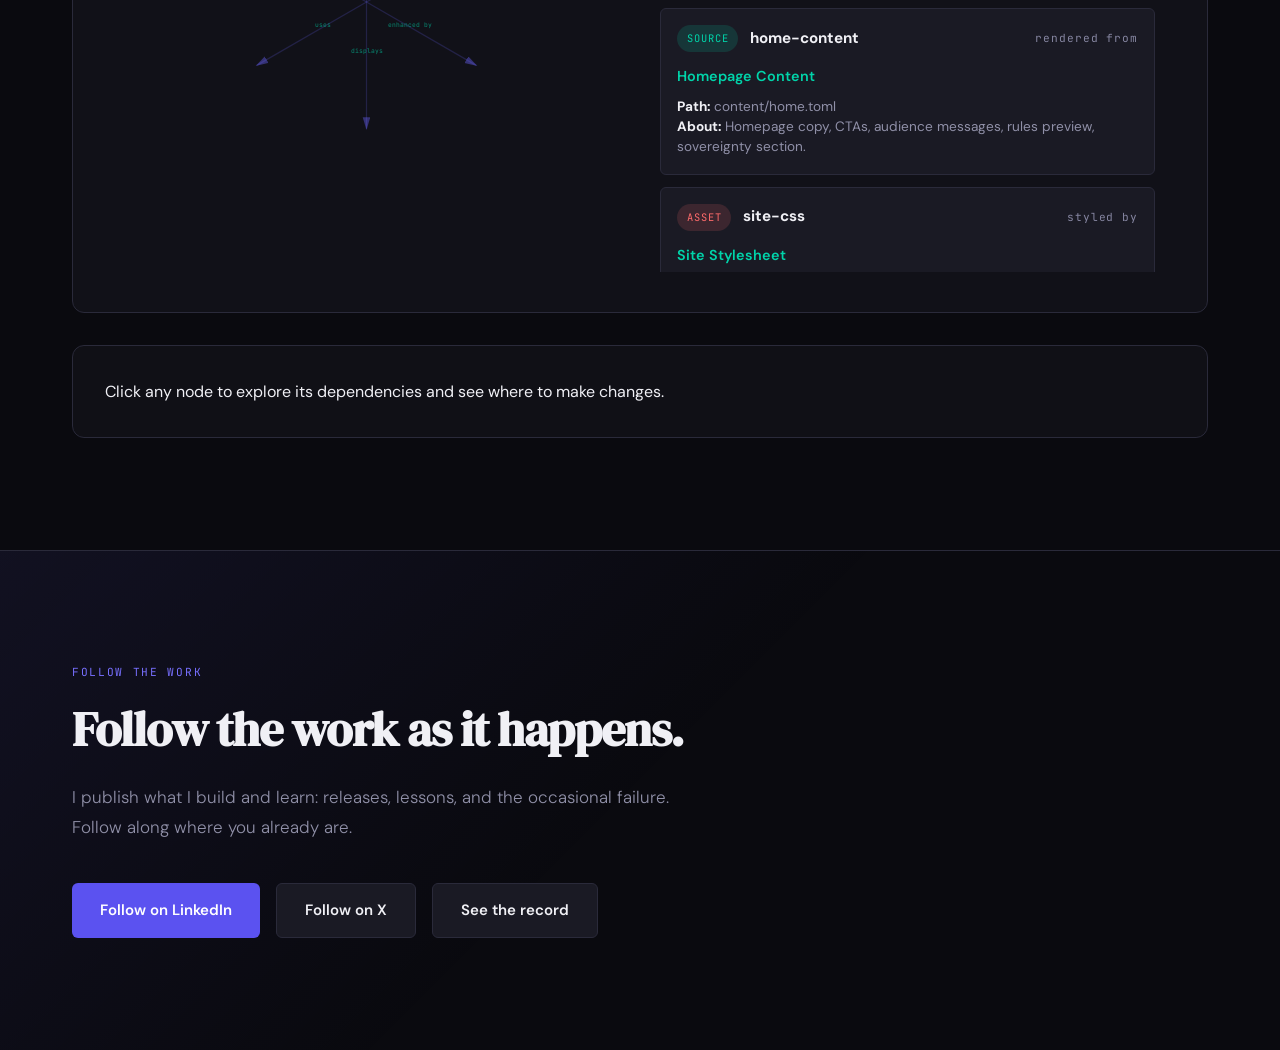
==== commit 47942320: "a11y: WCAG AA contrast (muted #8585a0, accent #7870ff, button #5b52f0), main landmark, skip link, ar" ====
--- a/index.html
+++ b/index.html
@@ -19,12 +19,12 @@
       --surface:        #111118;
       --surface-raised: #1a1a24;
       --border:         #2a2a3a;
-      --accent:         #6c63ff;
+      --accent:         #7870ff;
       --accent-2:       #00d4aa;
       --accent-warm:    #ff6b6b;
       --text:           #f0f0f5;
       --text-2:         #9090a8;
-      --text-muted:     #5a5a72;
+      --text-muted:     #8585a0;
       --font-display:   'DM Serif Display', Georgia, serif;
       --font-body:      'DM Sans', system-ui, sans-serif;
       --font-mono:      'JetBrains Mono', monospace;
@@ -241,12 +241,12 @@
     }
 
     .btn-primary {
-      background: var(--accent);
+      background: #5b52f0;
       color: #fff;
     }
 
     .btn-primary:hover {
-      background: #7d75ff;
+      background: #4f46e0;
       transform: translateY(-2px);
       box-shadow: 0 8px 24px rgba(108, 99, 255, 0.35);
     }
@@ -828,6 +828,36 @@
     .footer-links a { color: var(--text-muted); text-decoration: none; font-size: 0.875rem; transition: color 0.2s; }
     .footer-links a:hover { color: var(--text); }
     .footer-copy { color: var(--text-muted); font-size: 0.8125rem; }
+
+    /* ── Skip link, focus, reduced motion (a11y) ── */
+    .skip-link {
+      position: absolute;
+      left: 1rem;
+      top: -3rem;
+      z-index: 1000;
+      padding: 0.5rem 1rem;
+      background: var(--accent-2);
+      color: #0a0a0f;
+      font-weight: 600;
+      border-radius: var(--radius-sm);
+      text-decoration: none;
+    }
+    .skip-link:focus { top: 1rem; }
+
+    a:focus-visible, button:focus-visible, [tabindex]:focus-visible {
+      outline: 2px solid var(--accent-2);
+      outline-offset: 3px;
+    }
+
+    @media (prefers-reduced-motion: reduce) {
+      *, *::before, *::after {
+        animation-duration: 0.01ms !important;
+        animation-iteration-count: 1 !important;
+        transition-duration: 0.01ms !important;
+        scroll-behavior: auto !important;
+      }
+      .reveal { opacity: 1 !important; transform: none !important; }
+    }
   </style>
 </head>
 <body>
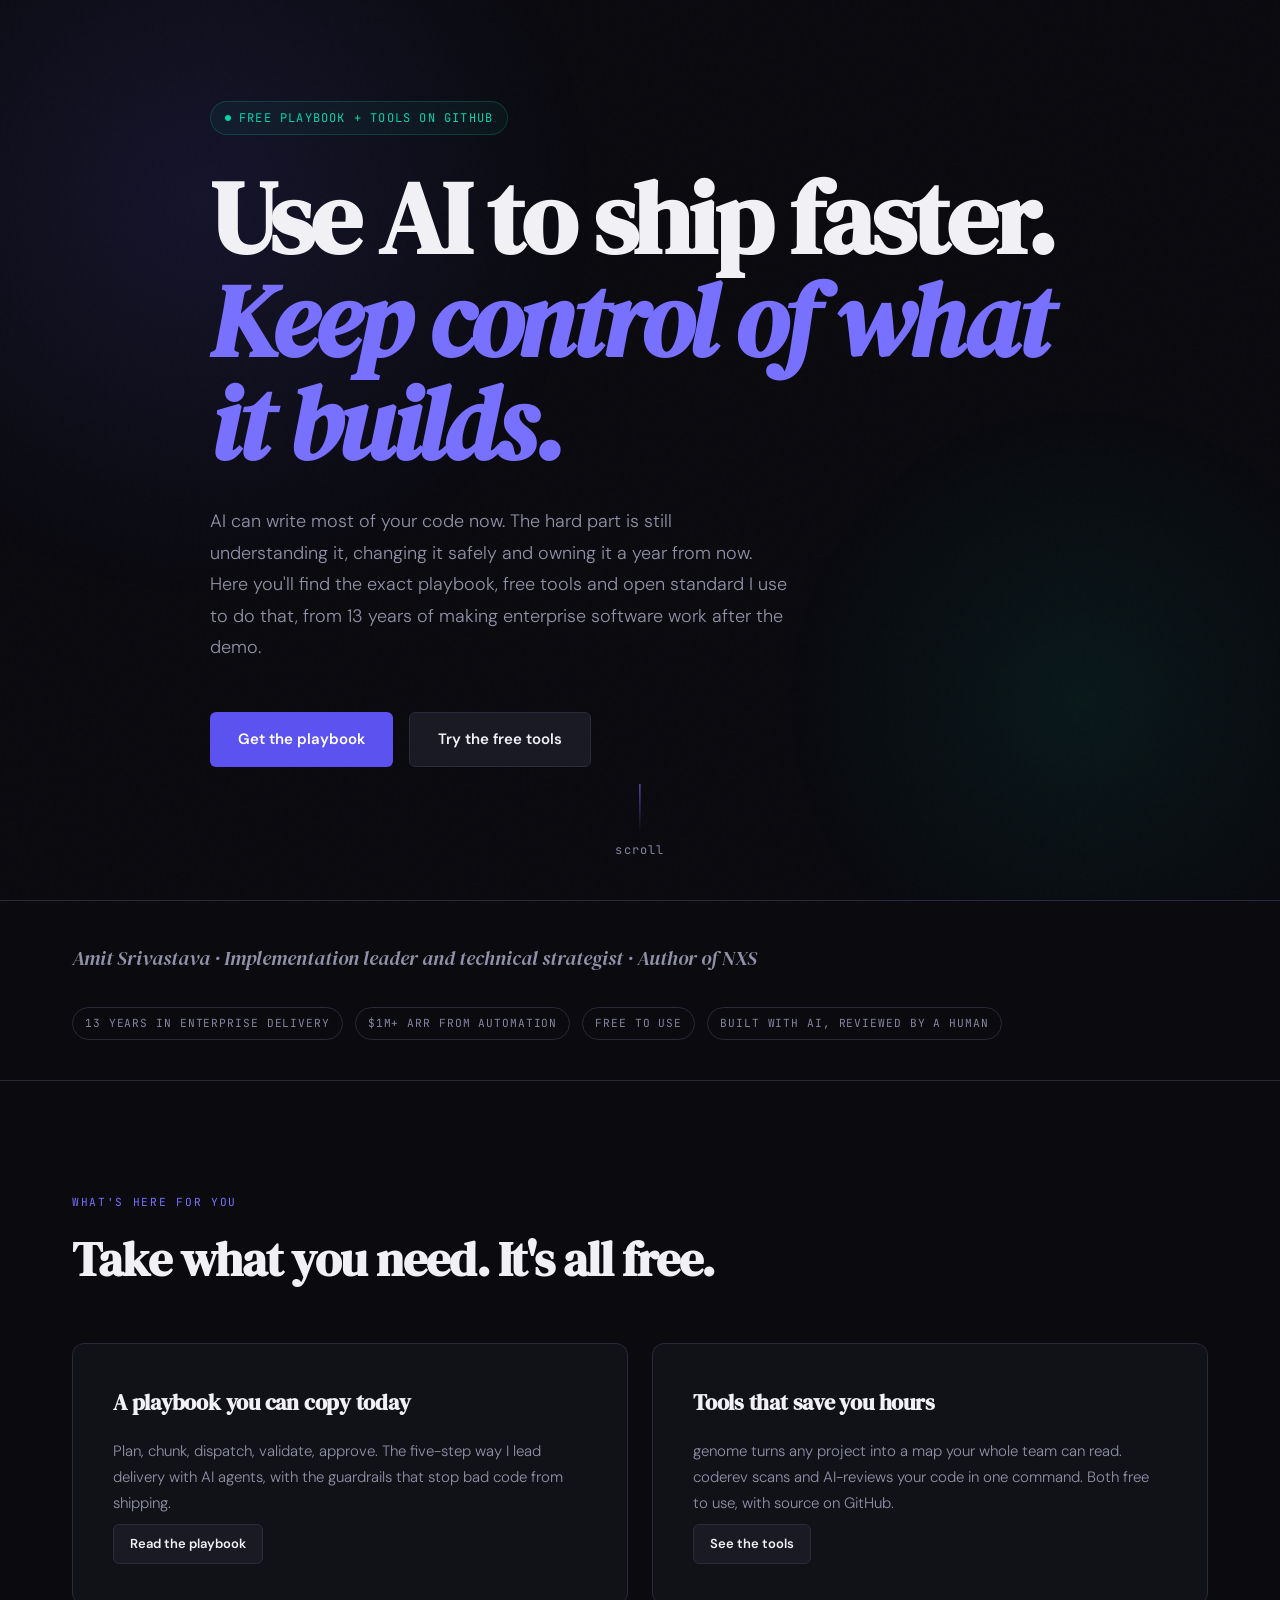
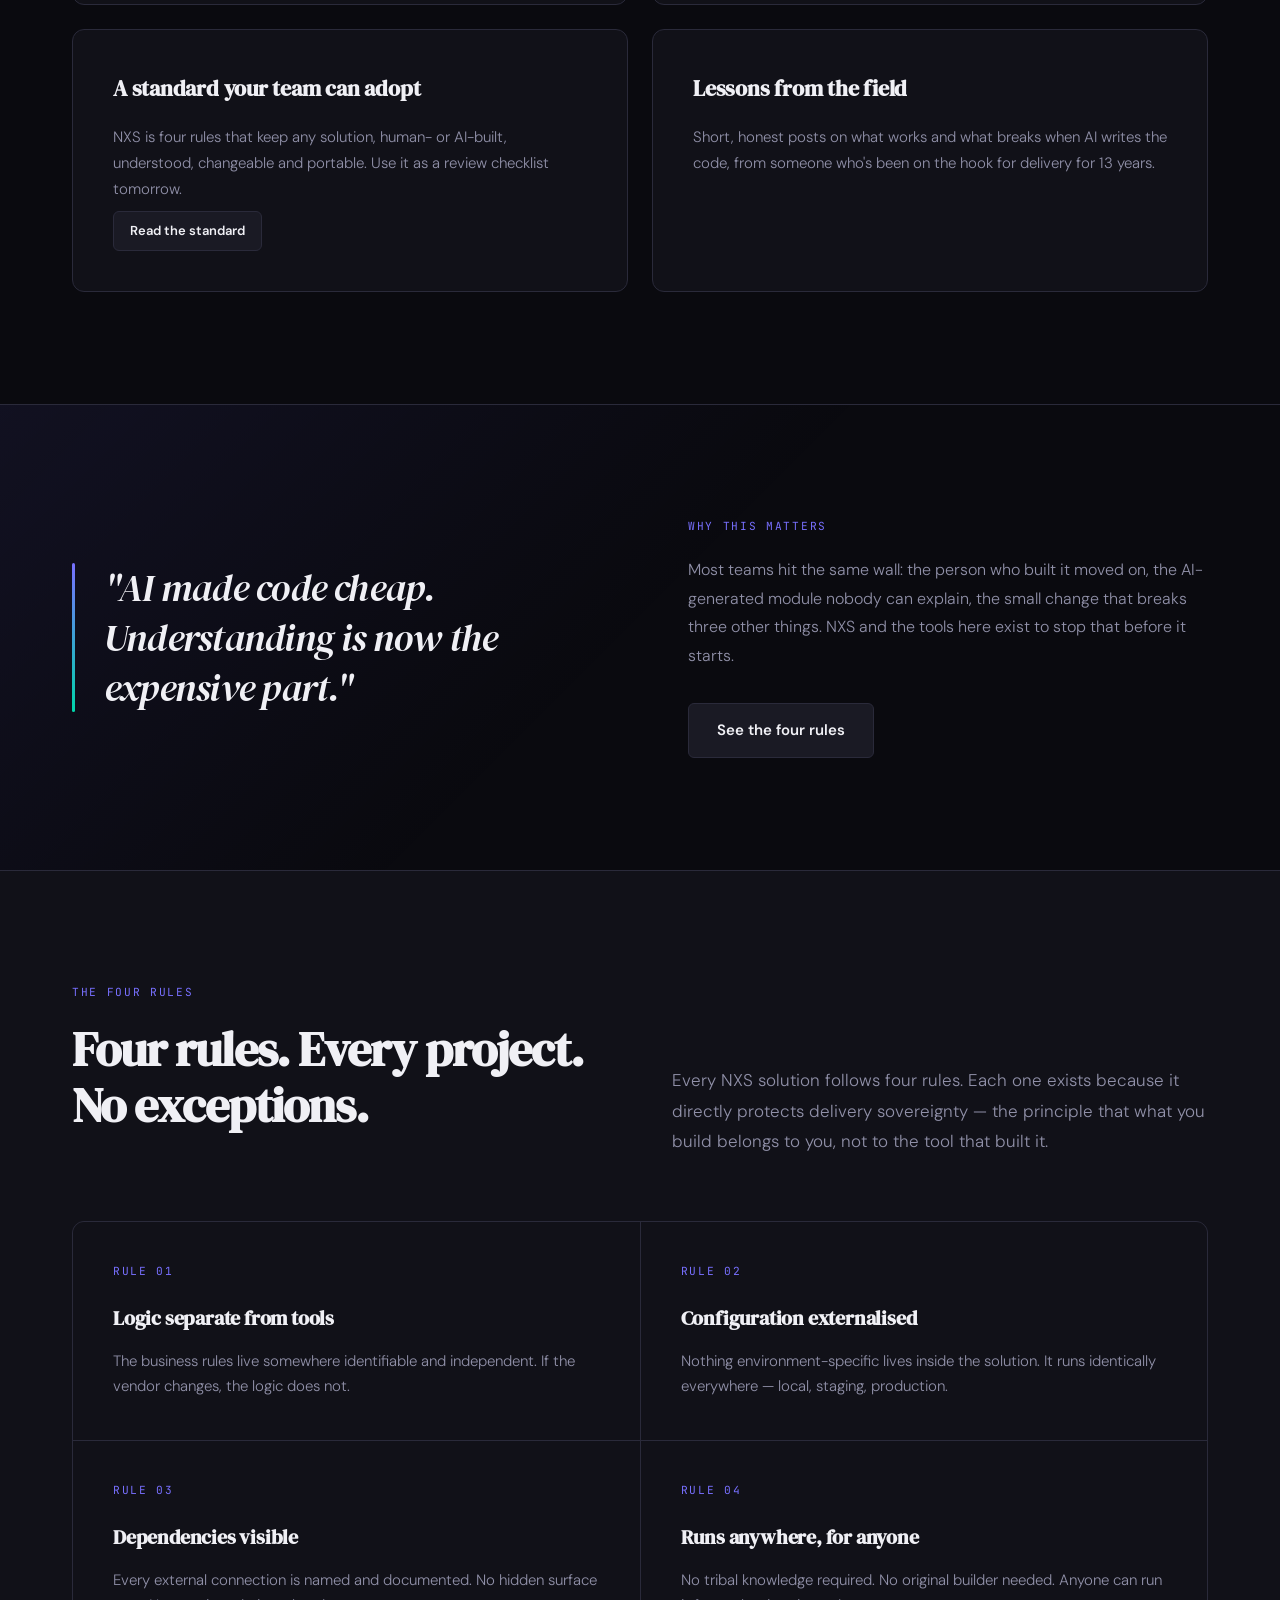
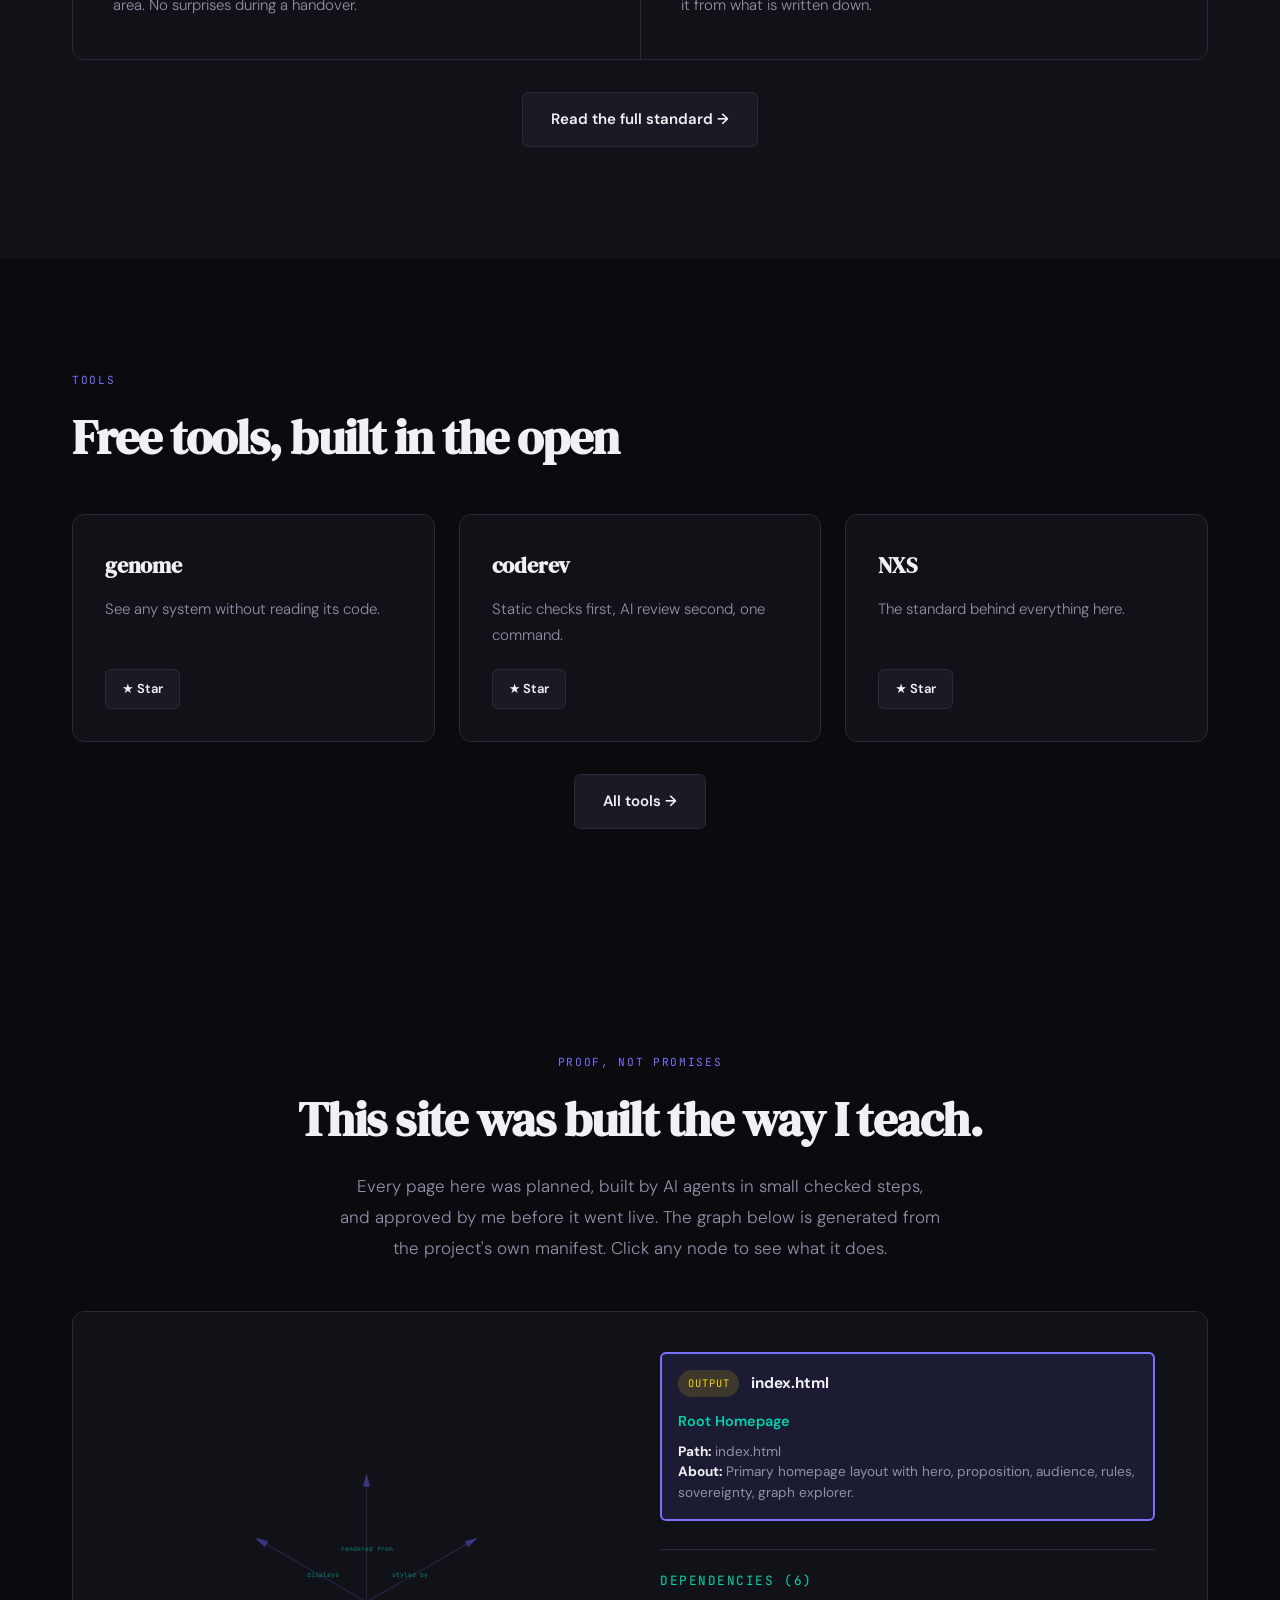
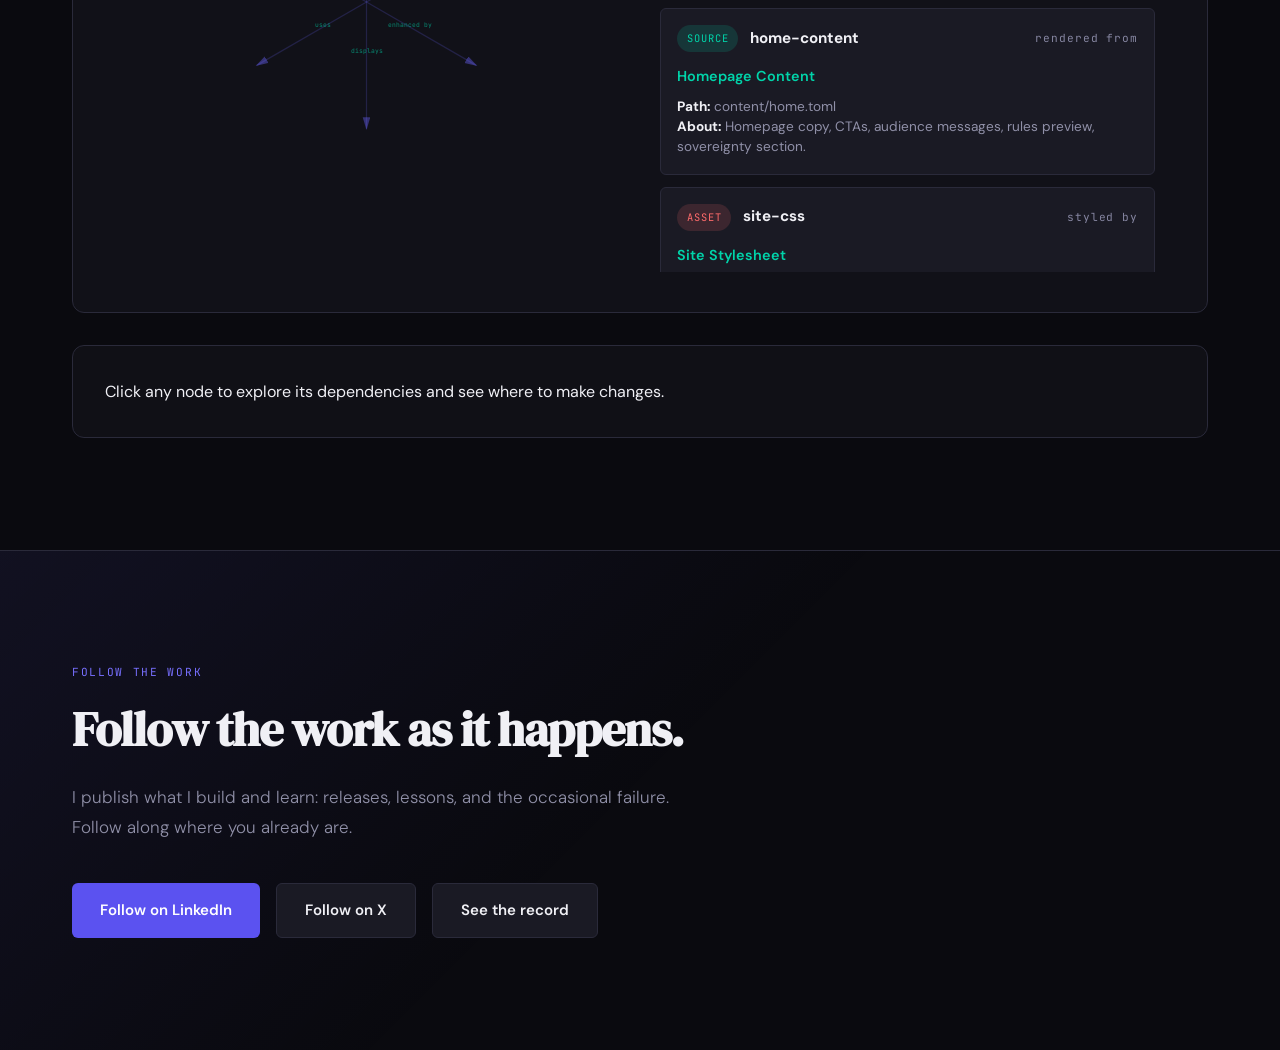
==== commit b06cd5d2: "site: one NXS page; /standard, /principles, /changelog 301 to /nxs/ (staticwebapp.config.json for Az" ====
--- a/index.html
+++ b/index.html
@@ -927,7 +927,7 @@
         <div class="audience-card reveal">
           <h3 class="card-title">A standard your team can adopt</h3>
           <p class="card-body">NXS is four rules that keep any solution, human- or AI-built, understood, changeable and portable. Use it as a review checklist tomorrow.</p>
-          <div class="tool-mini-links"><a href="/standard" class="btn btn-secondary">Read the standard</a></div>
+          <div class="tool-mini-links"><a href="/nxs" class="btn btn-secondary">Read the standard</a></div>
         </div>
         <div class="audience-card reveal">
           <h3 class="card-title">Lessons from the field</h3>
@@ -949,7 +949,7 @@
           <p class="sovereignty-body">
             Most teams hit the same wall: the person who built it moved on, the AI-generated module nobody can explain, the small change that breaks three other things. NXS and the tools here exist to stop that before it starts.
           </p>
-          <a href="/standard" class="btn btn-secondary">See the four rules</a>
+          <a href="/nxs" class="btn btn-secondary">See the four rules</a>
         </div>
       </div>
     </div>
@@ -988,7 +988,7 @@
         </div>
       </div>
       <div class="reveal tools-all">
-        <a href="/standard" class="btn btn-secondary">Read the full standard →</a>
+        <a href="/nxs" class="btn btn-secondary">Read the full standard →</a>
       </div>
     </div>
   </section>
